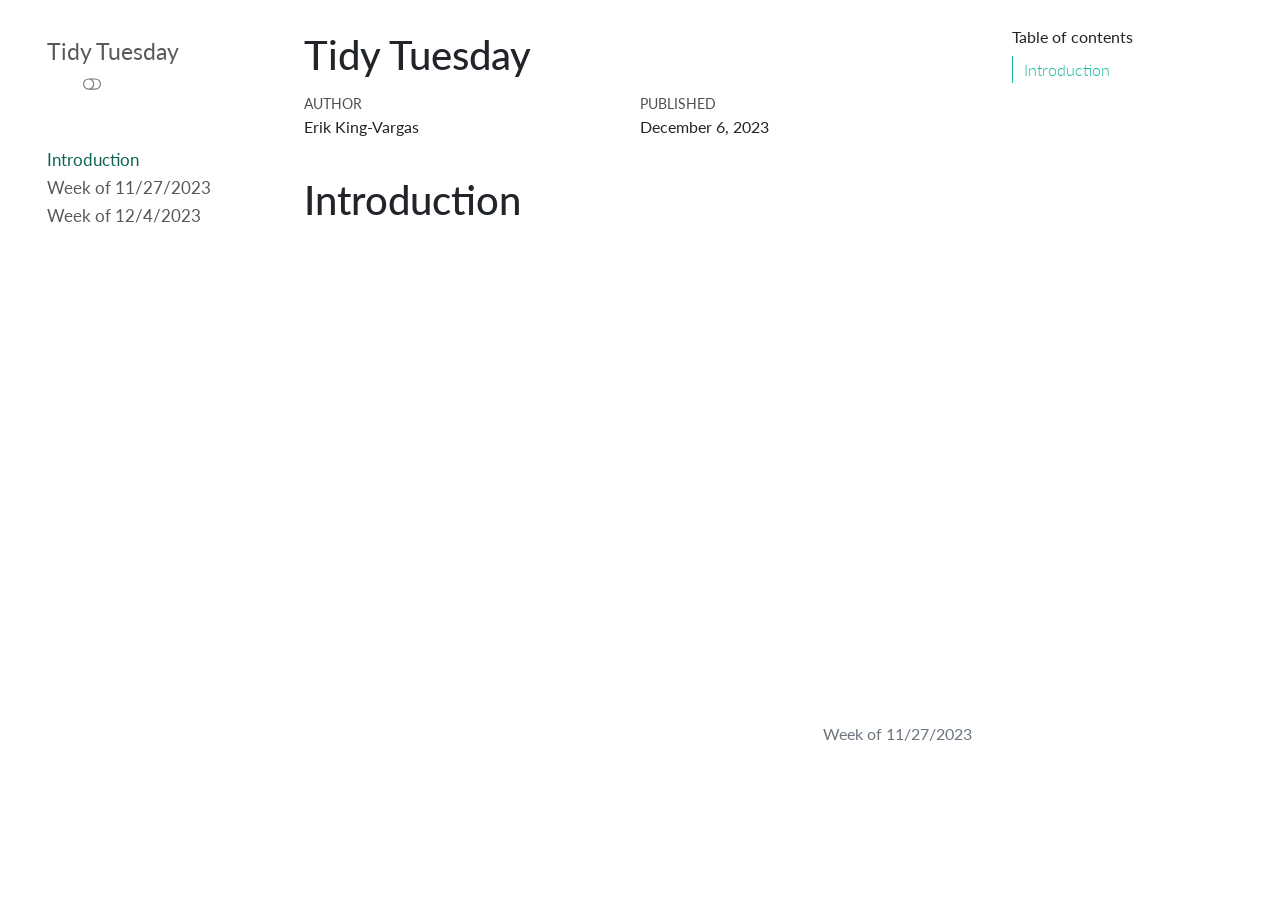
==== docs/index.html @ 0a018c27 "updates to first week of tidytuesday" ====
<!DOCTYPE html>
<html xmlns="http://www.w3.org/1999/xhtml" lang="en" xml:lang="en"><head>

<meta charset="utf-8">
<meta name="generator" content="quarto-1.2.475">

<meta name="viewport" content="width=device-width, initial-scale=1.0, user-scalable=yes">

<meta name="author" content="Erik King-Vargas">
<meta name="dcterms.date" content="2023-12-06">

<title>Tidy Tuesday</title>
<style>
code{white-space: pre-wrap;}
span.smallcaps{font-variant: small-caps;}
div.columns{display: flex; gap: min(4vw, 1.5em);}
div.column{flex: auto; overflow-x: auto;}
div.hanging-indent{margin-left: 1.5em; text-indent: -1.5em;}
ul.task-list{list-style: none;}
ul.task-list li input[type="checkbox"] {
  width: 0.8em;
  margin: 0 0.8em 0.2em -1.6em;
  vertical-align: middle;
}
</style>


<script src="site_libs/quarto-nav/quarto-nav.js"></script>
<script src="site_libs/quarto-nav/headroom.min.js"></script>
<script src="site_libs/clipboard/clipboard.min.js"></script>
<script src="site_libs/quarto-search/autocomplete.umd.js"></script>
<script src="site_libs/quarto-search/fuse.min.js"></script>
<script src="site_libs/quarto-search/quarto-search.js"></script>
<meta name="quarto:offset" content="./">
<link href="./week_11-28-2023.html" rel="next">
<script src="site_libs/quarto-html/quarto.js"></script>
<script src="site_libs/quarto-html/popper.min.js"></script>
<script src="site_libs/quarto-html/tippy.umd.min.js"></script>
<script src="site_libs/quarto-html/anchor.min.js"></script>
<link href="site_libs/quarto-html/tippy.css" rel="stylesheet">
<link href="site_libs/quarto-html/quarto-syntax-highlighting.css" rel="stylesheet" class="quarto-color-scheme" id="quarto-text-highlighting-styles">
<link href="site_libs/quarto-html/quarto-syntax-highlighting-dark.css" rel="prefetch" class="quarto-color-scheme quarto-color-alternate" id="quarto-text-highlighting-styles">
<script src="site_libs/bootstrap/bootstrap.min.js"></script>
<link href="site_libs/bootstrap/bootstrap-icons.css" rel="stylesheet">
<link href="site_libs/bootstrap/bootstrap.min.css" rel="stylesheet" class="quarto-color-scheme" id="quarto-bootstrap" data-mode="light">
<link href="site_libs/bootstrap/bootstrap-dark.min.css" rel="prefetch" class="quarto-color-scheme quarto-color-alternate" id="quarto-bootstrap" data-mode="dark">
<script id="quarto-search-options" type="application/json">{
  "location": "sidebar",
  "copy-button": false,
  "collapse-after": 3,
  "panel-placement": "start",
  "type": "textbox",
  "limit": 20,
  "language": {
    "search-no-results-text": "No results",
    "search-matching-documents-text": "matching documents",
    "search-copy-link-title": "Copy link to search",
    "search-hide-matches-text": "Hide additional matches",
    "search-more-match-text": "more match in this document",
    "search-more-matches-text": "more matches in this document",
    "search-clear-button-title": "Clear",
    "search-detached-cancel-button-title": "Cancel",
    "search-submit-button-title": "Submit"
  }
}</script>


</head>

<body class="nav-sidebar floating">

<div id="quarto-search-results"></div>
  <header id="quarto-header" class="headroom fixed-top">
  <nav class="quarto-secondary-nav" data-bs-toggle="collapse" data-bs-target="#quarto-sidebar" aria-controls="quarto-sidebar" aria-expanded="false" aria-label="Toggle sidebar navigation" onclick="if (window.quartoToggleHeadroom) { window.quartoToggleHeadroom(); }">
    <div class="container-fluid d-flex justify-content-between">
      <h1 class="quarto-secondary-nav-title">Tidy Tuesday</h1>
      <button type="button" class="quarto-btn-toggle btn" aria-label="Show secondary navigation">
        <i class="bi bi-chevron-right"></i>
      </button>
    </div>
  </nav>
</header>
<!-- content -->
<div id="quarto-content" class="quarto-container page-columns page-rows-contents page-layout-article">
<!-- sidebar -->
  <nav id="quarto-sidebar" class="sidebar collapse sidebar-navigation floating overflow-auto">
    <div class="pt-lg-2 mt-2 text-left sidebar-header">
    <div class="sidebar-title mb-0 py-0">
      <a href="./">Tidy Tuesday</a> 
        <div class="sidebar-tools-main tools-wide">
    <a href="https://erik-king-vargas.carrd.co/" title="" class="sidebar-tool px-1"><i class="bi bi-share-fill"></i></a>
    <a href="https://www.linkedin.com/in/erikkingvargas/" title="" class="sidebar-tool px-1"><i class="bi bi-linkedin"></i></a>
    <a href="mailto:erik.king.vargas@gmail.com" title="" class="sidebar-tool px-1"><i class="bi bi-envelope"></i></a>
    <a href="https://github.com/erikvvargas/tidytuesdayprojects" title="Source Code" class="sidebar-tool px-1"><i class="bi bi-github"></i></a>
  <a href="" class="quarto-color-scheme-toggle sidebar-tool" onclick="window.quartoToggleColorScheme(); return false;" title="Toggle dark mode"><i class="bi"></i></a>
</div>
    </div>
      </div>
      <div class="mt-2 flex-shrink-0 align-items-center">
        <div class="sidebar-search">
        <div id="quarto-search" class="" title="Search"></div>
        </div>
      </div>
    <div class="sidebar-menu-container"> 
    <ul class="list-unstyled mt-1">
        <li class="sidebar-item">
  <div class="sidebar-item-container"> 
  <a href="./index.html" class="sidebar-item-text sidebar-link active">Introduction</a>
  </div>
</li>
        <li class="sidebar-item">
  <div class="sidebar-item-container"> 
  <a href="./week_11-28-2023.html" class="sidebar-item-text sidebar-link"><span class="chapter-title">Week of 11/27/2023</span></a>
  </div>
</li>
        <li class="sidebar-item">
  <div class="sidebar-item-container"> 
  <a href="./week_12-5-2023.html" class="sidebar-item-text sidebar-link"><span class="chapter-title">Week of 12/4/2023</span></a>
  </div>
</li>
    </ul>
    </div>
</nav>
<!-- margin-sidebar -->
    <div id="quarto-margin-sidebar" class="sidebar margin-sidebar">
        <nav id="TOC" role="doc-toc" class="toc-active">
    <h2 id="toc-title">Table of contents</h2>
   
  <ul>
  <li><a href="#introduction" id="toc-introduction" class="nav-link active" data-scroll-target="#introduction">Introduction</a></li>
  </ul>
</nav>
    </div>
<!-- main -->
<main class="content" id="quarto-document-content">

<header id="title-block-header" class="quarto-title-block default">
<div class="quarto-title">
<h1 class="title d-none d-lg-block">Tidy Tuesday</h1>
</div>



<div class="quarto-title-meta">

    <div>
    <div class="quarto-title-meta-heading">Author</div>
    <div class="quarto-title-meta-contents">
             <p>Erik King-Vargas </p>
          </div>
  </div>
    
    <div>
    <div class="quarto-title-meta-heading">Published</div>
    <div class="quarto-title-meta-contents">
      <p class="date">December 6, 2023</p>
    </div>
  </div>
  
    
  </div>
  

</header>

<section id="introduction" class="level1 unnumbered">
<h1 class="unnumbered">Introduction</h1>


</section>

</main> <!-- /main -->
<script id="quarto-html-after-body" type="application/javascript">
window.document.addEventListener("DOMContentLoaded", function (event) {
  const toggleBodyColorMode = (bsSheetEl) => {
    const mode = bsSheetEl.getAttribute("data-mode");
    const bodyEl = window.document.querySelector("body");
    if (mode === "dark") {
      bodyEl.classList.add("quarto-dark");
      bodyEl.classList.remove("quarto-light");
    } else {
      bodyEl.classList.add("quarto-light");
      bodyEl.classList.remove("quarto-dark");
    }
  }
  const toggleBodyColorPrimary = () => {
    const bsSheetEl = window.document.querySelector("link#quarto-bootstrap");
    if (bsSheetEl) {
      toggleBodyColorMode(bsSheetEl);
    }
  }
  toggleBodyColorPrimary();  
  const disableStylesheet = (stylesheets) => {
    for (let i=0; i < stylesheets.length; i++) {
      const stylesheet = stylesheets[i];
      stylesheet.rel = 'prefetch';
    }
  }
  const enableStylesheet = (stylesheets) => {
    for (let i=0; i < stylesheets.length; i++) {
      const stylesheet = stylesheets[i];
      stylesheet.rel = 'stylesheet';
    }
  }
  const manageTransitions = (selector, allowTransitions) => {
    const els = window.document.querySelectorAll(selector);
    for (let i=0; i < els.length; i++) {
      const el = els[i];
      if (allowTransitions) {
        el.classList.remove('notransition');
      } else {
        el.classList.add('notransition');
      }
    }
  }
  const toggleColorMode = (alternate) => {
    // Switch the stylesheets
    const alternateStylesheets = window.document.querySelectorAll('link.quarto-color-scheme.quarto-color-alternate');
    manageTransitions('#quarto-margin-sidebar .nav-link', false);
    if (alternate) {
      enableStylesheet(alternateStylesheets);
      for (const sheetNode of alternateStylesheets) {
        if (sheetNode.id === "quarto-bootstrap") {
          toggleBodyColorMode(sheetNode);
        }
      }
    } else {
      disableStylesheet(alternateStylesheets);
      toggleBodyColorPrimary();
    }
    manageTransitions('#quarto-margin-sidebar .nav-link', true);
    // Switch the toggles
    const toggles = window.document.querySelectorAll('.quarto-color-scheme-toggle');
    for (let i=0; i < toggles.length; i++) {
      const toggle = toggles[i];
      if (toggle) {
        if (alternate) {
          toggle.classList.add("alternate");     
        } else {
          toggle.classList.remove("alternate");
        }
      }
    }
    // Hack to workaround the fact that safari doesn't
    // properly recolor the scrollbar when toggling (#1455)
    if (navigator.userAgent.indexOf('Safari') > 0 && navigator.userAgent.indexOf('Chrome') == -1) {
      manageTransitions("body", false);
      window.scrollTo(0, 1);
      setTimeout(() => {
        window.scrollTo(0, 0);
        manageTransitions("body", true);
      }, 40);  
    }
  }
  const isFileUrl = () => { 
    return window.location.protocol === 'file:';
  }
  const hasAlternateSentinel = () => {  
    let styleSentinel = getColorSchemeSentinel();
    if (styleSentinel !== null) {
      return styleSentinel === "alternate";
    } else {
      return false;
    }
  }
  const setStyleSentinel = (alternate) => {
    const value = alternate ? "alternate" : "default";
    if (!isFileUrl()) {
      window.localStorage.setItem("quarto-color-scheme", value);
    } else {
      localAlternateSentinel = value;
    }
  }
  const getColorSchemeSentinel = () => {
    if (!isFileUrl()) {
      const storageValue = window.localStorage.getItem("quarto-color-scheme");
      return storageValue != null ? storageValue : localAlternateSentinel;
    } else {
      return localAlternateSentinel;
    }
  }
  let localAlternateSentinel = 'default';
  // Dark / light mode switch
  window.quartoToggleColorScheme = () => {
    // Read the current dark / light value 
    let toAlternate = !hasAlternateSentinel();
    toggleColorMode(toAlternate);
    setStyleSentinel(toAlternate);
  };
  // Ensure there is a toggle, if there isn't float one in the top right
  if (window.document.querySelector('.quarto-color-scheme-toggle') === null) {
    const a = window.document.createElement('a');
    a.classList.add('top-right');
    a.classList.add('quarto-color-scheme-toggle');
    a.href = "";
    a.onclick = function() { try { window.quartoToggleColorScheme(); } catch {} return false; };
    const i = window.document.createElement("i");
    i.classList.add('bi');
    a.appendChild(i);
    window.document.body.appendChild(a);
  }
  // Switch to dark mode if need be
  if (hasAlternateSentinel()) {
    toggleColorMode(true);
  } else {
    toggleColorMode(false);
  }
  const icon = "";
  const anchorJS = new window.AnchorJS();
  anchorJS.options = {
    placement: 'right',
    icon: icon
  };
  anchorJS.add('.anchored');
  const clipboard = new window.ClipboardJS('.code-copy-button', {
    target: function(trigger) {
      return trigger.previousElementSibling;
    }
  });
  clipboard.on('success', function(e) {
    // button target
    const button = e.trigger;
    // don't keep focus
    button.blur();
    // flash "checked"
    button.classList.add('code-copy-button-checked');
    var currentTitle = button.getAttribute("title");
    button.setAttribute("title", "Copied!");
    let tooltip;
    if (window.bootstrap) {
      button.setAttribute("data-bs-toggle", "tooltip");
      button.setAttribute("data-bs-placement", "left");
      button.setAttribute("data-bs-title", "Copied!");
      tooltip = new bootstrap.Tooltip(button, 
        { trigger: "manual", 
          customClass: "code-copy-button-tooltip",
          offset: [0, -8]});
      tooltip.show();    
    }
    setTimeout(function() {
      if (tooltip) {
        tooltip.hide();
        button.removeAttribute("data-bs-title");
        button.removeAttribute("data-bs-toggle");
        button.removeAttribute("data-bs-placement");
      }
      button.setAttribute("title", currentTitle);
      button.classList.remove('code-copy-button-checked');
    }, 1000);
    // clear code selection
    e.clearSelection();
  });
  function tippyHover(el, contentFn) {
    const config = {
      allowHTML: true,
      content: contentFn,
      maxWidth: 500,
      delay: 100,
      arrow: false,
      appendTo: function(el) {
          return el.parentElement;
      },
      interactive: true,
      interactiveBorder: 10,
      theme: 'quarto',
      placement: 'bottom-start'
    };
    window.tippy(el, config); 
  }
  const noterefs = window.document.querySelectorAll('a[role="doc-noteref"]');
  for (var i=0; i<noterefs.length; i++) {
    const ref = noterefs[i];
    tippyHover(ref, function() {
      // use id or data attribute instead here
      let href = ref.getAttribute('data-footnote-href') || ref.getAttribute('href');
      try { href = new URL(href).hash; } catch {}
      const id = href.replace(/^#\/?/, "");
      const note = window.document.getElementById(id);
      return note.innerHTML;
    });
  }
  const findCites = (el) => {
    const parentEl = el.parentElement;
    if (parentEl) {
      const cites = parentEl.dataset.cites;
      if (cites) {
        return {
          el,
          cites: cites.split(' ')
        };
      } else {
        return findCites(el.parentElement)
      }
    } else {
      return undefined;
    }
  };
  var bibliorefs = window.document.querySelectorAll('a[role="doc-biblioref"]');
  for (var i=0; i<bibliorefs.length; i++) {
    const ref = bibliorefs[i];
    const citeInfo = findCites(ref);
    if (citeInfo) {
      tippyHover(citeInfo.el, function() {
        var popup = window.document.createElement('div');
        citeInfo.cites.forEach(function(cite) {
          var citeDiv = window.document.createElement('div');
          citeDiv.classList.add('hanging-indent');
          citeDiv.classList.add('csl-entry');
          var biblioDiv = window.document.getElementById('ref-' + cite);
          if (biblioDiv) {
            citeDiv.innerHTML = biblioDiv.innerHTML;
          }
          popup.appendChild(citeDiv);
        });
        return popup.innerHTML;
      });
    }
  }
});
</script>
<nav class="page-navigation">
  <div class="nav-page nav-page-previous">
  </div>
  <div class="nav-page nav-page-next">
      <a href="./week_11-28-2023.html" class="pagination-link">
        <span class="nav-page-text"><span class="chapter-title">Week of 11/27/2023</span></span> <i class="bi bi-arrow-right-short"></i>
      </a>
  </div>
</nav>
</div> <!-- /content -->



</body></html>
---- docs/site_libs/quarto-html/tippy.css ----
.tippy-box[data-animation=fade][data-state=hidden]{opacity:0}[data-tippy-root]{max-width:calc(100vw - 10px)}.tippy-box{position:relative;background-color:#333;color:#fff;border-radius:4px;font-size:14px;line-height:1.4;white-space:normal;outline:0;transition-property:transform,visibility,opacity}.tippy-box[data-placement^=top]>.tippy-arrow{bottom:0}.tippy-box[data-placement^=top]>.tippy-arrow:before{bottom:-7px;left:0;border-width:8px 8px 0;border-top-color:initial;transform-origin:center top}.tippy-box[data-placement^=bottom]>.tippy-arrow{top:0}.tippy-box[data-placement^=bottom]>.tippy-arrow:before{top:-7px;left:0;border-width:0 8px 8px;border-bottom-color:initial;transform-origin:center bottom}.tippy-box[data-placement^=left]>.tippy-arrow{right:0}.tippy-box[data-placement^=left]>.tippy-arrow:before{border-width:8px 0 8px 8px;border-left-color:initial;right:-7px;transform-origin:center left}.tippy-box[data-placement^=right]>.tippy-arrow{left:0}.tippy-box[data-placement^=right]>.tippy-arrow:before{left:-7px;border-width:8px 8px 8px 0;border-right-color:initial;transform-origin:center right}.tippy-box[data-inertia][data-state=visible]{transition-timing-function:cubic-bezier(.54,1.5,.38,1.11)}.tippy-arrow{width:16px;height:16px;color:#333}.tippy-arrow:before{content:"";position:absolute;border-color:transparent;border-style:solid}.tippy-content{position:relative;padding:5px 9px;z-index:1}
---- docs/site_libs/quarto-html/quarto-syntax-highlighting-dark.css ----
/* quarto syntax highlight colors */
:root {
  --quarto-hl-al-color: #f07178;
  --quarto-hl-an-color: #d4d0ab;
  --quarto-hl-at-color: #00e0e0;
  --quarto-hl-bn-color: #d4d0ab;
  --quarto-hl-bu-color: #abe338;
  --quarto-hl-ch-color: #abe338;
  --quarto-hl-co-color: #f8f8f2;
  --quarto-hl-cv-color: #ffd700;
  --quarto-hl-cn-color: #ffd700;
  --quarto-hl-cf-color: #ffa07a;
  --quarto-hl-dt-color: #ffa07a;
  --quarto-hl-dv-color: #d4d0ab;
  --quarto-hl-do-color: #f8f8f2;
  --quarto-hl-er-color: #f07178;
  --quarto-hl-ex-color: #00e0e0;
  --quarto-hl-fl-color: #d4d0ab;
  --quarto-hl-fu-color: #ffa07a;
  --quarto-hl-im-color: #abe338;
  --quarto-hl-in-color: #d4d0ab;
  --quarto-hl-kw-color: #ffa07a;
  --quarto-hl-op-color: #ffa07a;
  --quarto-hl-ot-color: #00e0e0;
  --quarto-hl-pp-color: #dcc6e0;
  --quarto-hl-re-color: #00e0e0;
  --quarto-hl-sc-color: #abe338;
  --quarto-hl-ss-color: #abe338;
  --quarto-hl-st-color: #abe338;
  --quarto-hl-va-color: #00e0e0;
  --quarto-hl-vs-color: #abe338;
  --quarto-hl-wa-color: #dcc6e0;
}

/* other quarto variables */
:root {
  --quarto-font-monospace: SFMono-Regular, Menlo, Monaco, Consolas, "Liberation Mono", "Courier New", monospace;
}

code span.al {
  font-weight: bold;
  color: #f07178;
}

code span.an {
  color: #d4d0ab;
}

code span.at {
  color: #00e0e0;
}

code span.bn {
  color: #d4d0ab;
}

code span.bu {
  color: #abe338;
}

code span.ch {
  color: #abe338;
}

code span.co {
  font-style: italic;
  color: #f8f8f2;
}

code span.cv {
  color: #ffd700;
}

code span.cn {
  color: #ffd700;
}

code span.cf {
  font-weight: bold;
  color: #ffa07a;
}

code span.dt {
  color: #ffa07a;
}

code span.dv {
  color: #d4d0ab;
}

code span.do {
  color: #f8f8f2;
}

code span.er {
  color: #f07178;
  text-decoration: underline;
}

code span.ex {
  font-weight: bold;
  color: #00e0e0;
}

code span.fl {
  color: #d4d0ab;
}

code span.fu {
  color: #ffa07a;
}

code span.im {
  color: #abe338;
}

code span.in {
  color: #d4d0ab;
}

code span.kw {
  font-weight: bold;
  color: #ffa07a;
}

pre > code.sourceCode > span {
  color: #f8f8f2;
}

code span {
  color: #f8f8f2;
}

code.sourceCode > span {
  color: #f8f8f2;
}

div.sourceCode,
div.sourceCode pre.sourceCode {
  color: #f8f8f2;
}

code span.op {
  color: #ffa07a;
}

code span.ot {
  color: #00e0e0;
}

code span.pp {
  color: #dcc6e0;
}

code span.re {
  color: #00e0e0;
}

code span.sc {
  color: #abe338;
}

code span.ss {
  color: #abe338;
}

code span.st {
  color: #abe338;
}

code span.va {
  color: #00e0e0;
}

code span.vs {
  color: #abe338;
}

code span.wa {
  color: #dcc6e0;
}

.prevent-inlining {
  content: "</";
}

/*# sourceMappingURL=935a306eefa94366c21e1a970dddb765.css.map */
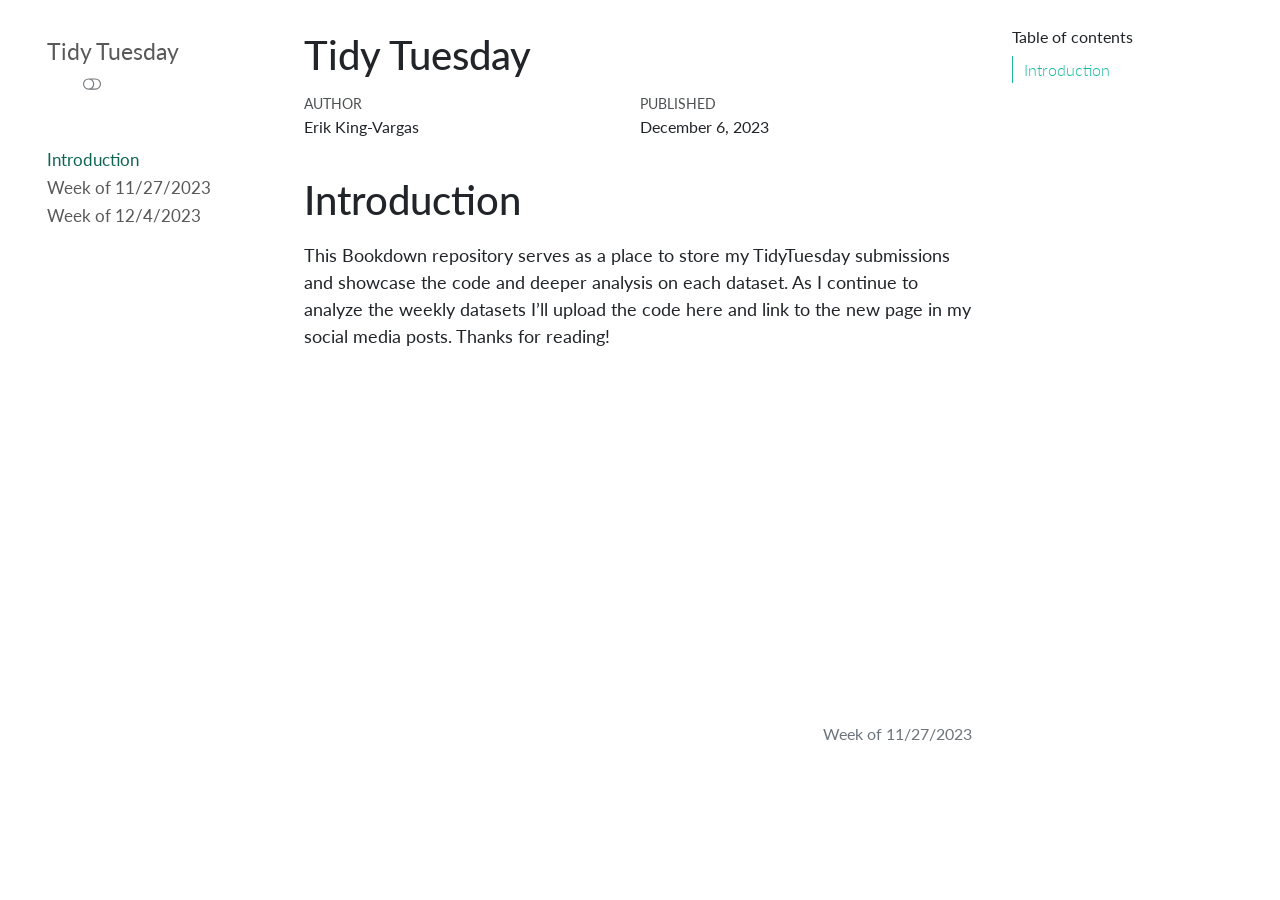
==== commit 9ae25866: "updates to intro page" ====
--- a/docs/index.html
+++ b/docs/index.html
@@ -165,6 +165,7 @@
 
 <section id="introduction" class="level1 unnumbered">
 <h1 class="unnumbered">Introduction</h1>
+<p>This Bookdown repository serves as a place to store my TidyTuesday submissions and showcase the code and deeper analysis on each dataset. As I continue to analyze the weekly datasets I’ll upload the code here and link to the new page in my social media posts. Thanks for reading!</p>
 
 
 </section>
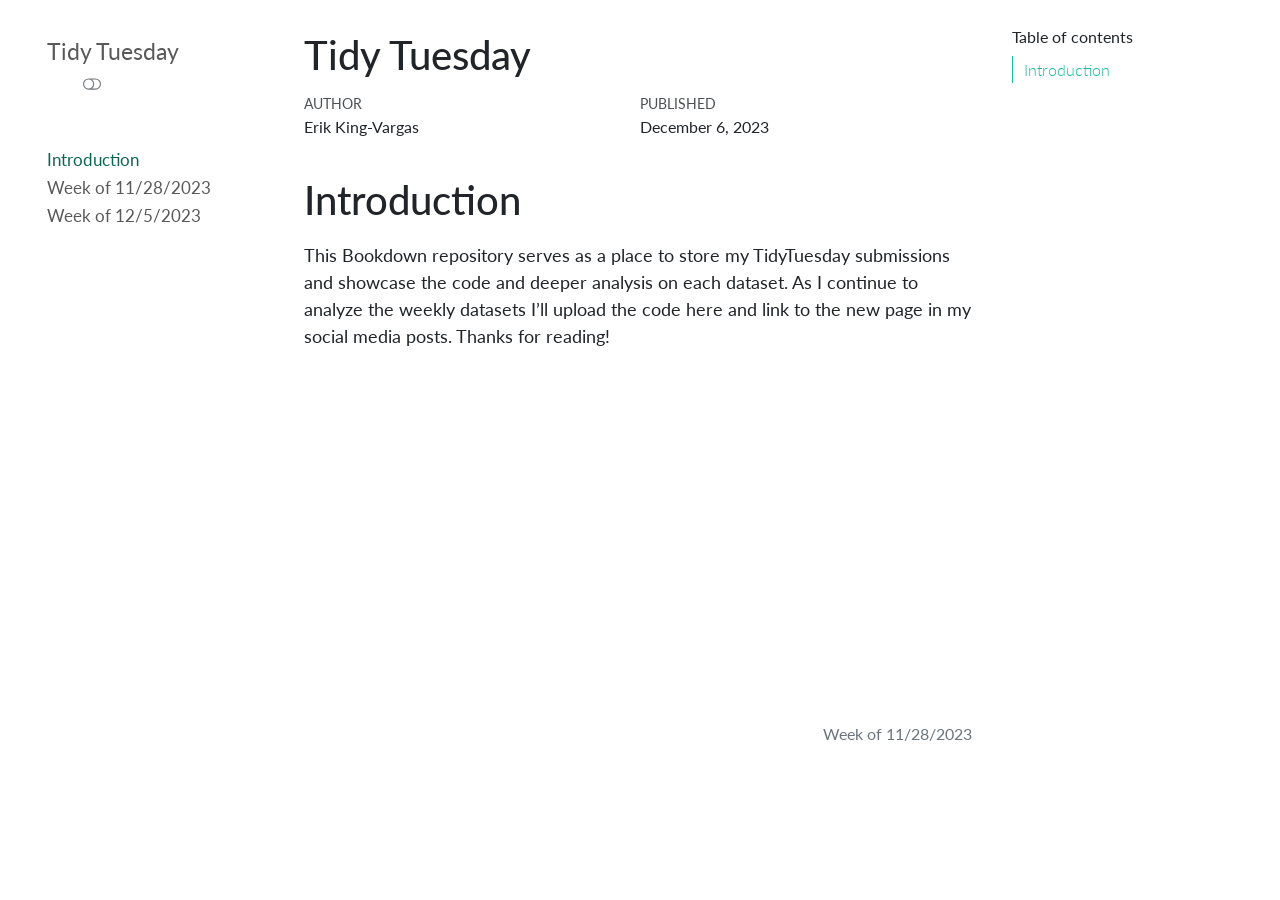
==== commit 6635e33e: "add week of 12-4-2023" ====
--- a/docs/index.html
+++ b/docs/index.html
@@ -110,12 +110,12 @@
 </li>
         <li class="sidebar-item">
   <div class="sidebar-item-container"> 
-  <a href="./week_11-28-2023.html" class="sidebar-item-text sidebar-link"><span class="chapter-title">Week of 11/27/2023</span></a>
+  <a href="./week_11-28-2023.html" class="sidebar-item-text sidebar-link"><span class="chapter-title">Week of 11/28/2023</span></a>
   </div>
 </li>
         <li class="sidebar-item">
   <div class="sidebar-item-container"> 
-  <a href="./week_12-5-2023.html" class="sidebar-item-text sidebar-link"><span class="chapter-title">Week of 12/4/2023</span></a>
+  <a href="./week_12-5-2023.html" class="sidebar-item-text sidebar-link"><span class="chapter-title">Week of 12/5/2023</span></a>
   </div>
 </li>
     </ul>
@@ -424,7 +424,7 @@
   </div>
   <div class="nav-page nav-page-next">
       <a href="./week_11-28-2023.html" class="pagination-link">
-        <span class="nav-page-text"><span class="chapter-title">Week of 11/27/2023</span></span> <i class="bi bi-arrow-right-short"></i>
+        <span class="nav-page-text"><span class="chapter-title">Week of 11/28/2023</span></span> <i class="bi bi-arrow-right-short"></i>
       </a>
   </div>
 </nav>
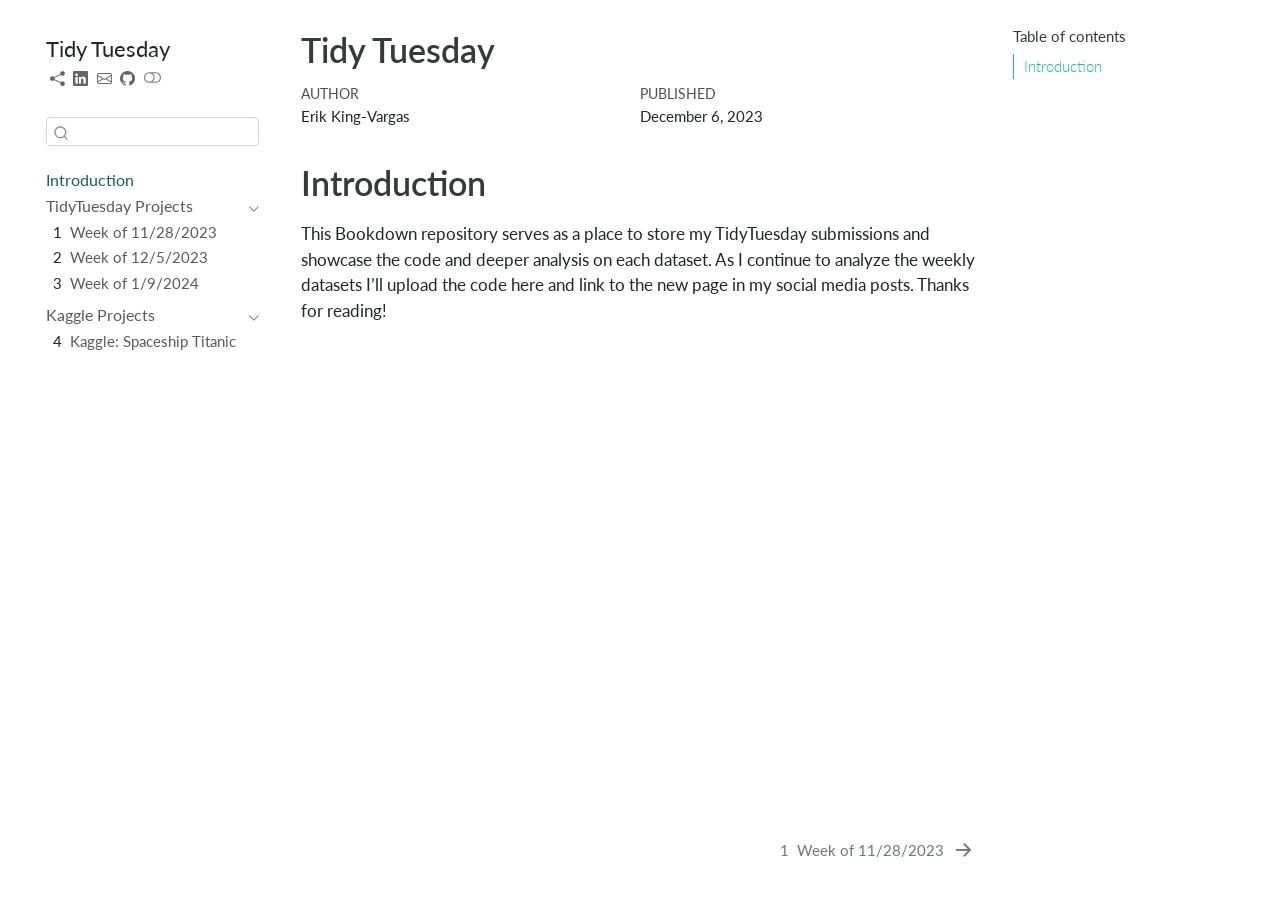
==== commit 11bf1229: "Add new week of tidytuesday" ====
--- a/docs/index.html
+++ b/docs/index.html
@@ -2,7 +2,7 @@
 <html xmlns="http://www.w3.org/1999/xhtml" lang="en" xml:lang="en"><head>
 
 <meta charset="utf-8">
-<meta name="generator" content="quarto-1.2.475">
+<meta name="generator" content="quarto-1.3.361">
 
 <meta name="viewport" content="width=device-width, initial-scale=1.0, user-scalable=yes">
 
@@ -19,7 +19,7 @@
 ul.task-list{list-style: none;}
 ul.task-list li input[type="checkbox"] {
   width: 0.8em;
-  margin: 0 0.8em 0.2em -1.6em;
+  margin: 0 0.8em 0.2em -1em; /* quarto-specific, see https://github.com/quarto-dev/quarto-cli/issues/4556 */ 
   vertical-align: middle;
 }
 </style>
@@ -60,7 +60,8 @@
     "search-more-matches-text": "more matches in this document",
     "search-clear-button-title": "Clear",
     "search-detached-cancel-button-title": "Cancel",
-    "search-submit-button-title": "Submit"
+    "search-submit-button-title": "Submit",
+    "search-label": "Search"
   }
 }</script>
 
@@ -71,11 +72,16 @@
 
 <div id="quarto-search-results"></div>
   <header id="quarto-header" class="headroom fixed-top">
-  <nav class="quarto-secondary-nav" data-bs-toggle="collapse" data-bs-target="#quarto-sidebar" aria-controls="quarto-sidebar" aria-expanded="false" aria-label="Toggle sidebar navigation" onclick="if (window.quartoToggleHeadroom) { window.quartoToggleHeadroom(); }">
-    <div class="container-fluid d-flex justify-content-between">
-      <h1 class="quarto-secondary-nav-title">Tidy Tuesday</h1>
-      <button type="button" class="quarto-btn-toggle btn" aria-label="Show secondary navigation">
-        <i class="bi bi-chevron-right"></i>
+  <nav class="quarto-secondary-nav">
+    <div class="container-fluid d-flex">
+      <button type="button" class="quarto-btn-toggle btn" data-bs-toggle="collapse" data-bs-target="#quarto-sidebar,#quarto-sidebar-glass" aria-controls="quarto-sidebar" aria-expanded="false" aria-label="Toggle sidebar navigation" onclick="if (window.quartoToggleHeadroom) { window.quartoToggleHeadroom(); }">
+        <i class="bi bi-layout-text-sidebar-reverse"></i>
+      </button>
+      <nav class="quarto-page-breadcrumbs" aria-label="breadcrumb"><ol class="breadcrumb"><li class="breadcrumb-item"><a href="./index.html">Introduction</a></li></ol></nav>
+      <a class="flex-grow-1" role="button" data-bs-toggle="collapse" data-bs-target="#quarto-sidebar,#quarto-sidebar-glass" aria-controls="quarto-sidebar" aria-expanded="false" aria-label="Toggle sidebar navigation" onclick="if (window.quartoToggleHeadroom) { window.quartoToggleHeadroom(); }">      
+      </a>
+      <button type="button" class="btn quarto-search-button" aria-label="" onclick="window.quartoOpenSearch();">
+        <i class="bi bi-search"></i>
       </button>
     </div>
   </nav>
@@ -83,44 +89,82 @@
 <!-- content -->
 <div id="quarto-content" class="quarto-container page-columns page-rows-contents page-layout-article">
 <!-- sidebar -->
-  <nav id="quarto-sidebar" class="sidebar collapse sidebar-navigation floating overflow-auto">
+  <nav id="quarto-sidebar" class="sidebar collapse collapse-horizontal sidebar-navigation floating overflow-auto">
     <div class="pt-lg-2 mt-2 text-left sidebar-header">
     <div class="sidebar-title mb-0 py-0">
       <a href="./">Tidy Tuesday</a> 
         <div class="sidebar-tools-main tools-wide">
-    <a href="https://erik-king-vargas.carrd.co/" title="" class="sidebar-tool px-1"><i class="bi bi-share-fill"></i></a>
-    <a href="https://www.linkedin.com/in/erikkingvargas/" title="" class="sidebar-tool px-1"><i class="bi bi-linkedin"></i></a>
-    <a href="mailto:erik.king.vargas@gmail.com" title="" class="sidebar-tool px-1"><i class="bi bi-envelope"></i></a>
-    <a href="https://github.com/erikvvargas/tidytuesdayprojects" title="Source Code" class="sidebar-tool px-1"><i class="bi bi-github"></i></a>
-  <a href="" class="quarto-color-scheme-toggle sidebar-tool" onclick="window.quartoToggleColorScheme(); return false;" title="Toggle dark mode"><i class="bi"></i></a>
+    <a href="https://erik-king-vargas.carrd.co/" title="" class="quarto-navigation-tool px-1" aria-label=""><i class="bi bi-share-fill"></i></a>
+    <a href="https://www.linkedin.com/in/erikkingvargas/" title="" class="quarto-navigation-tool px-1" aria-label=""><i class="bi bi-linkedin"></i></a>
+    <a href="mailto:erik.king.vargas@gmail.com" title="" class="quarto-navigation-tool px-1" aria-label=""><i class="bi bi-envelope"></i></a>
+    <a href="https://github.com/erikvvargas/tidytuesdayprojects" title="Source Code" class="quarto-navigation-tool px-1" aria-label="Source Code"><i class="bi bi-github"></i></a>
+  <a href="" class="quarto-color-scheme-toggle quarto-navigation-tool  px-1" onclick="window.quartoToggleColorScheme(); return false;" title="Toggle dark mode"><i class="bi"></i></a>
 </div>
     </div>
       </div>
-      <div class="mt-2 flex-shrink-0 align-items-center">
+        <div class="mt-2 flex-shrink-0 align-items-center">
         <div class="sidebar-search">
         <div id="quarto-search" class="" title="Search"></div>
         </div>
-      </div>
+        </div>
     <div class="sidebar-menu-container"> 
     <ul class="list-unstyled mt-1">
         <li class="sidebar-item">
   <div class="sidebar-item-container"> 
-  <a href="./index.html" class="sidebar-item-text sidebar-link active">Introduction</a>
+  <a href="./index.html" class="sidebar-item-text sidebar-link active">
+ <span class="menu-text">Introduction</span></a>
   </div>
 </li>
-        <li class="sidebar-item">
+        <li class="sidebar-item sidebar-item-section">
+      <div class="sidebar-item-container"> 
+            <a class="sidebar-item-text sidebar-link text-start" data-bs-toggle="collapse" data-bs-target="#quarto-sidebar-section-1" aria-expanded="true">
+ <span class="menu-text">TidyTuesday Projects</span></a>
+          <a class="sidebar-item-toggle text-start" data-bs-toggle="collapse" data-bs-target="#quarto-sidebar-section-1" aria-expanded="true" aria-label="Toggle section">
+            <i class="bi bi-chevron-right ms-2"></i>
+          </a> 
+      </div>
+      <ul id="quarto-sidebar-section-1" class="collapse list-unstyled sidebar-section depth1 show">  
+          <li class="sidebar-item">
   <div class="sidebar-item-container"> 
-  <a href="./week_11-28-2023.html" class="sidebar-item-text sidebar-link"><span class="chapter-title">Week of 11/28/2023</span></a>
+  <a href="./week_11-28-2023.html" class="sidebar-item-text sidebar-link">
+ <span class="menu-text"><span class="chapter-number">1</span>&nbsp; <span class="chapter-title">Week of 11/28/2023</span></span></a>
   </div>
 </li>
-        <li class="sidebar-item">
+          <li class="sidebar-item">
   <div class="sidebar-item-container"> 
-  <a href="./week_12-5-2023.html" class="sidebar-item-text sidebar-link"><span class="chapter-title">Week of 12/5/2023</span></a>
+  <a href="./week_12-5-2023.html" class="sidebar-item-text sidebar-link">
+ <span class="menu-text"><span class="chapter-number">2</span>&nbsp; <span class="chapter-title">Week of 12/5/2023</span></span></a>
   </div>
 </li>
+          <li class="sidebar-item">
+  <div class="sidebar-item-container"> 
+  <a href="./week_1-9-2024.html" class="sidebar-item-text sidebar-link">
+ <span class="menu-text"><span class="chapter-number">3</span>&nbsp; <span class="chapter-title">Week of 1/9/2024</span></span></a>
+  </div>
+</li>
+      </ul>
+  </li>
+        <li class="sidebar-item sidebar-item-section">
+      <div class="sidebar-item-container"> 
+            <a class="sidebar-item-text sidebar-link text-start" data-bs-toggle="collapse" data-bs-target="#quarto-sidebar-section-2" aria-expanded="true">
+ <span class="menu-text">Kaggle Projects</span></a>
+          <a class="sidebar-item-toggle text-start" data-bs-toggle="collapse" data-bs-target="#quarto-sidebar-section-2" aria-expanded="true" aria-label="Toggle section">
+            <i class="bi bi-chevron-right ms-2"></i>
+          </a> 
+      </div>
+      <ul id="quarto-sidebar-section-2" class="collapse list-unstyled sidebar-section depth1 show">  
+          <li class="sidebar-item">
+  <div class="sidebar-item-container"> 
+  <a href="./kaggle_1_spaceship.html" class="sidebar-item-text sidebar-link">
+ <span class="menu-text"><span class="chapter-number">4</span>&nbsp; <span class="chapter-title">Kaggle: Spaceship Titanic</span></span></a>
+  </div>
+</li>
+      </ul>
+  </li>
     </ul>
     </div>
 </nav>
+<div id="quarto-sidebar-glass" data-bs-toggle="collapse" data-bs-target="#quarto-sidebar,#quarto-sidebar-glass"></div>
 <!-- margin-sidebar -->
     <div id="quarto-margin-sidebar" class="sidebar margin-sidebar">
         <nav id="TOC" role="doc-toc" class="toc-active">
@@ -136,7 +180,7 @@
 
 <header id="title-block-header" class="quarto-title-block default">
 <div class="quarto-title">
-<h1 class="title d-none d-lg-block">Tidy Tuesday</h1>
+<h1 class="title">Tidy Tuesday</h1>
 </div>
 
 
@@ -313,9 +357,23 @@
     icon: icon
   };
   anchorJS.add('.anchored');
+  const isCodeAnnotation = (el) => {
+    for (const clz of el.classList) {
+      if (clz.startsWith('code-annotation-')) {                     
+        return true;
+      }
+    }
+    return false;
+  }
   const clipboard = new window.ClipboardJS('.code-copy-button', {
-    target: function(trigger) {
-      return trigger.previousElementSibling;
+    text: function(trigger) {
+      const codeEl = trigger.previousElementSibling.cloneNode(true);
+      for (const childEl of codeEl.children) {
+        if (isCodeAnnotation(childEl)) {
+          childEl.remove();
+        }
+      }
+      return codeEl.innerText;
     }
   });
   clipboard.on('success', function(e) {
@@ -380,6 +438,92 @@
       return note.innerHTML;
     });
   }
+      let selectedAnnoteEl;
+      const selectorForAnnotation = ( cell, annotation) => {
+        let cellAttr = 'data-code-cell="' + cell + '"';
+        let lineAttr = 'data-code-annotation="' +  annotation + '"';
+        const selector = 'span[' + cellAttr + '][' + lineAttr + ']';
+        return selector;
+      }
+      const selectCodeLines = (annoteEl) => {
+        const doc = window.document;
+        const targetCell = annoteEl.getAttribute("data-target-cell");
+        const targetAnnotation = annoteEl.getAttribute("data-target-annotation");
+        const annoteSpan = window.document.querySelector(selectorForAnnotation(targetCell, targetAnnotation));
+        const lines = annoteSpan.getAttribute("data-code-lines").split(",");
+        const lineIds = lines.map((line) => {
+          return targetCell + "-" + line;
+        })
+        let top = null;
+        let height = null;
+        let parent = null;
+        if (lineIds.length > 0) {
+            //compute the position of the single el (top and bottom and make a div)
+            const el = window.document.getElementById(lineIds[0]);
+            top = el.offsetTop;
+            height = el.offsetHeight;
+            parent = el.parentElement.parentElement;
+          if (lineIds.length > 1) {
+            const lastEl = window.document.getElementById(lineIds[lineIds.length - 1]);
+            const bottom = lastEl.offsetTop + lastEl.offsetHeight;
+            height = bottom - top;
+          }
+          if (top !== null && height !== null && parent !== null) {
+            // cook up a div (if necessary) and position it 
+            let div = window.document.getElementById("code-annotation-line-highlight");
+            if (div === null) {
+              div = window.document.createElement("div");
+              div.setAttribute("id", "code-annotation-line-highlight");
+              div.style.position = 'absolute';
+              parent.appendChild(div);
+            }
+            div.style.top = top - 2 + "px";
+            div.style.height = height + 4 + "px";
+            let gutterDiv = window.document.getElementById("code-annotation-line-highlight-gutter");
+            if (gutterDiv === null) {
+              gutterDiv = window.document.createElement("div");
+              gutterDiv.setAttribute("id", "code-annotation-line-highlight-gutter");
+              gutterDiv.style.position = 'absolute';
+              const codeCell = window.document.getElementById(targetCell);
+              const gutter = codeCell.querySelector('.code-annotation-gutter');
+              gutter.appendChild(gutterDiv);
+            }
+            gutterDiv.style.top = top - 2 + "px";
+            gutterDiv.style.height = height + 4 + "px";
+          }
+          selectedAnnoteEl = annoteEl;
+        }
+      };
+      const unselectCodeLines = () => {
+        const elementsIds = ["code-annotation-line-highlight", "code-annotation-line-highlight-gutter"];
+        elementsIds.forEach((elId) => {
+          const div = window.document.getElementById(elId);
+          if (div) {
+            div.remove();
+          }
+        });
+        selectedAnnoteEl = undefined;
+      };
+      // Attach click handler to the DT
+      const annoteDls = window.document.querySelectorAll('dt[data-target-cell]');
+      for (const annoteDlNode of annoteDls) {
+        annoteDlNode.addEventListener('click', (event) => {
+          const clickedEl = event.target;
+          if (clickedEl !== selectedAnnoteEl) {
+            unselectCodeLines();
+            const activeEl = window.document.querySelector('dt[data-target-cell].code-annotation-active');
+            if (activeEl) {
+              activeEl.classList.remove('code-annotation-active');
+            }
+            selectCodeLines(clickedEl);
+            clickedEl.classList.add('code-annotation-active');
+          } else {
+            // Unselect the line
+            unselectCodeLines();
+            clickedEl.classList.remove('code-annotation-active');
+          }
+        });
+      }
   const findCites = (el) => {
     const parentEl = el.parentElement;
     if (parentEl) {
@@ -424,7 +568,7 @@
   </div>
   <div class="nav-page nav-page-next">
       <a href="./week_11-28-2023.html" class="pagination-link">
-        <span class="nav-page-text"><span class="chapter-title">Week of 11/28/2023</span></span> <i class="bi bi-arrow-right-short"></i>
+        <span class="nav-page-text"><span class="chapter-number">1</span>&nbsp; <span class="chapter-title">Week of 11/28/2023</span></span> <i class="bi bi-arrow-right-short"></i>
       </a>
   </div>
 </nav>
--- a/docs/site_libs/quarto-html/quarto-syntax-highlighting.css
+++ b/docs/site_libs/quarto-html/quarto-syntax-highlighting.css
@@ -0,0 +1,203 @@
+/* quarto syntax highlight colors */
+:root {
+  --quarto-hl-ot-color: #003B4F;
+  --quarto-hl-at-color: #657422;
+  --quarto-hl-ss-color: #20794D;
+  --quarto-hl-an-color: #5E5E5E;
+  --quarto-hl-fu-color: #4758AB;
+  --quarto-hl-st-color: #20794D;
+  --quarto-hl-cf-color: #003B4F;
+  --quarto-hl-op-color: #5E5E5E;
+  --quarto-hl-er-color: #AD0000;
+  --quarto-hl-bn-color: #AD0000;
+  --quarto-hl-al-color: #AD0000;
+  --quarto-hl-va-color: #111111;
+  --quarto-hl-bu-color: inherit;
+  --quarto-hl-ex-color: inherit;
+  --quarto-hl-pp-color: #AD0000;
+  --quarto-hl-in-color: #5E5E5E;
+  --quarto-hl-vs-color: #20794D;
+  --quarto-hl-wa-color: #5E5E5E;
+  --quarto-hl-do-color: #5E5E5E;
+  --quarto-hl-im-color: #00769E;
+  --quarto-hl-ch-color: #20794D;
+  --quarto-hl-dt-color: #AD0000;
+  --quarto-hl-fl-color: #AD0000;
+  --quarto-hl-co-color: #5E5E5E;
+  --quarto-hl-cv-color: #5E5E5E;
+  --quarto-hl-cn-color: #8f5902;
+  --quarto-hl-sc-color: #5E5E5E;
+  --quarto-hl-dv-color: #AD0000;
+  --quarto-hl-kw-color: #003B4F;
+}
+
+/* other quarto variables */
+:root {
+  --quarto-font-monospace: SFMono-Regular, Menlo, Monaco, Consolas, "Liberation Mono", "Courier New", monospace;
+}
+
+pre > code.sourceCode > span {
+  color: #003B4F;
+}
+
+code span {
+  color: #003B4F;
+}
+
+code.sourceCode > span {
+  color: #003B4F;
+}
+
+div.sourceCode,
+div.sourceCode pre.sourceCode {
+  color: #003B4F;
+}
+
+code span.ot {
+  color: #003B4F;
+  font-style: inherit;
+}
+
+code span.at {
+  color: #657422;
+  font-style: inherit;
+}
+
+code span.ss {
+  color: #20794D;
+  font-style: inherit;
+}
+
+code span.an {
+  color: #5E5E5E;
+  font-style: inherit;
+}
+
+code span.fu {
+  color: #4758AB;
+  font-style: inherit;
+}
+
+code span.st {
+  color: #20794D;
+  font-style: inherit;
+}
+
+code span.cf {
+  color: #003B4F;
+  font-style: inherit;
+}
+
+code span.op {
+  color: #5E5E5E;
+  font-style: inherit;
+}
+
+code span.er {
+  color: #AD0000;
+  font-style: inherit;
+}
+
+code span.bn {
+  color: #AD0000;
+  font-style: inherit;
+}
+
+code span.al {
+  color: #AD0000;
+  font-style: inherit;
+}
+
+code span.va {
+  color: #111111;
+  font-style: inherit;
+}
+
+code span.bu {
+  font-style: inherit;
+}
+
+code span.ex {
+  font-style: inherit;
+}
+
+code span.pp {
+  color: #AD0000;
+  font-style: inherit;
+}
+
+code span.in {
+  color: #5E5E5E;
+  font-style: inherit;
+}
+
+code span.vs {
+  color: #20794D;
+  font-style: inherit;
+}
+
+code span.wa {
+  color: #5E5E5E;
+  font-style: italic;
+}
+
+code span.do {
+  color: #5E5E5E;
+  font-style: italic;
+}
+
+code span.im {
+  color: #00769E;
+  font-style: inherit;
+}
+
+code span.ch {
+  color: #20794D;
+  font-style: inherit;
+}
+
+code span.dt {
+  color: #AD0000;
+  font-style: inherit;
+}
+
+code span.fl {
+  color: #AD0000;
+  font-style: inherit;
+}
+
+code span.co {
+  color: #5E5E5E;
+  font-style: inherit;
+}
+
+code span.cv {
+  color: #5E5E5E;
+  font-style: italic;
+}
+
+code span.cn {
+  color: #8f5902;
+  font-style: inherit;
+}
+
+code span.sc {
+  color: #5E5E5E;
+  font-style: inherit;
+}
+
+code span.dv {
+  color: #AD0000;
+  font-style: inherit;
+}
+
+code span.kw {
+  color: #003B4F;
+  font-style: inherit;
+}
+
+.prevent-inlining {
+  content: "</";
+}
+
+/*# sourceMappingURL=debc5d5d77c3f9108843748ff7464032.css.map */
--- a/docs/site_libs/quarto-html/quarto-syntax-highlighting-dark.css
+++ b/docs/site_libs/quarto-html/quarto-syntax-highlighting-dark.css
@@ -38,6 +38,7 @@
 }
 
 code span.al {
+  background-color: #2a0f15;
   font-weight: bold;
   color: #f07178;
 }
@@ -153,6 +154,7 @@
 }
 
 code span.re {
+  background-color: #f8f8f2;
   color: #00e0e0;
 }
 
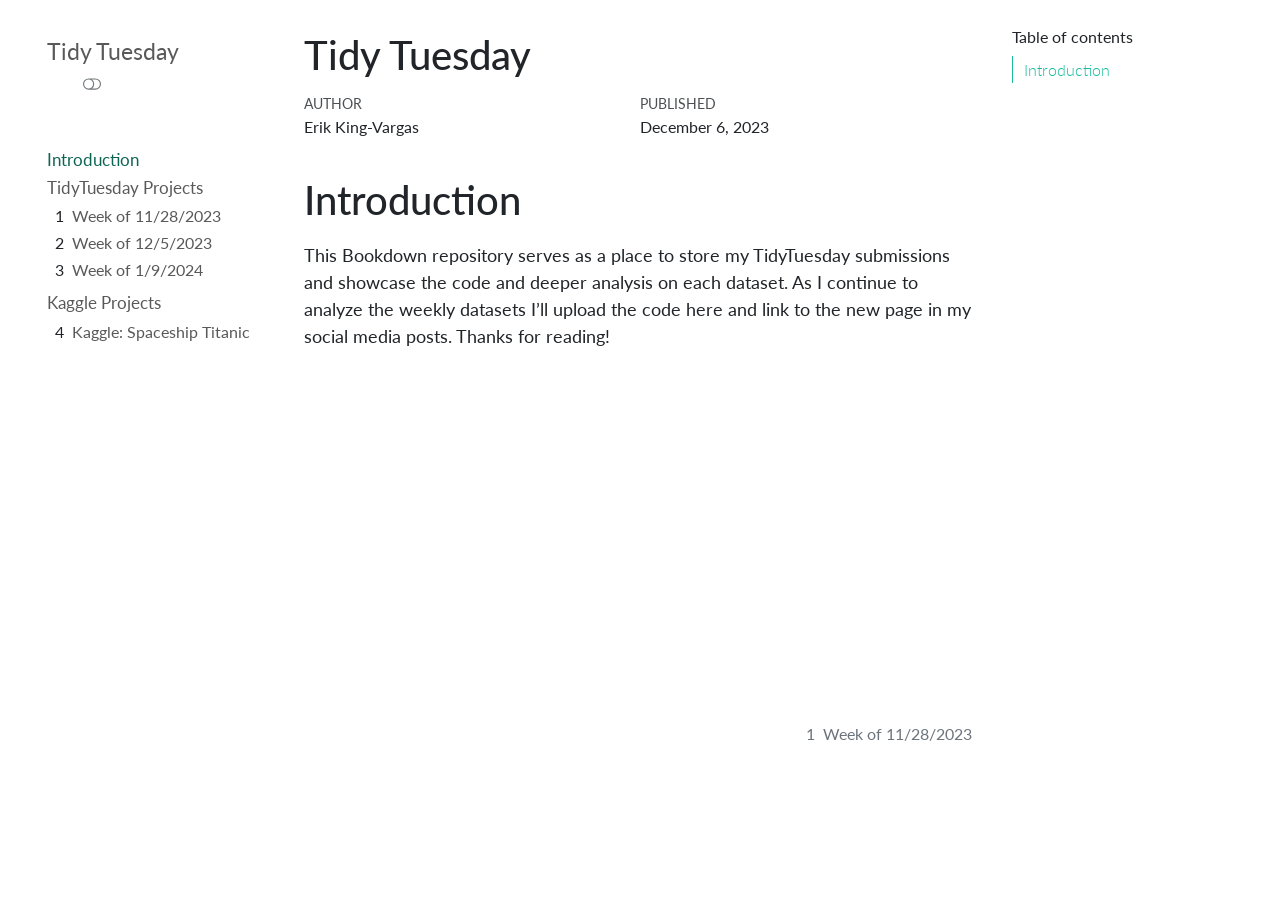
==== commit 20208692: "add updates to new week of tidy tuesday" ====
--- a/docs/index.html
+++ b/docs/index.html
@@ -2,7 +2,7 @@
 <html xmlns="http://www.w3.org/1999/xhtml" lang="en" xml:lang="en"><head>
 
 <meta charset="utf-8">
-<meta name="generator" content="quarto-1.3.361">
+<meta name="generator" content="quarto-1.2.475">
 
 <meta name="viewport" content="width=device-width, initial-scale=1.0, user-scalable=yes">
 
@@ -19,7 +19,7 @@
 ul.task-list{list-style: none;}
 ul.task-list li input[type="checkbox"] {
   width: 0.8em;
-  margin: 0 0.8em 0.2em -1em; /* quarto-specific, see https://github.com/quarto-dev/quarto-cli/issues/4556 */ 
+  margin: 0 0.8em 0.2em -1.6em;
   vertical-align: middle;
 }
 </style>
@@ -60,8 +60,7 @@
     "search-more-matches-text": "more matches in this document",
     "search-clear-button-title": "Clear",
     "search-detached-cancel-button-title": "Cancel",
-    "search-submit-button-title": "Submit",
-    "search-label": "Search"
+    "search-submit-button-title": "Submit"
   }
 }</script>
 
@@ -72,16 +71,11 @@
 
 <div id="quarto-search-results"></div>
   <header id="quarto-header" class="headroom fixed-top">
-  <nav class="quarto-secondary-nav">
-    <div class="container-fluid d-flex">
-      <button type="button" class="quarto-btn-toggle btn" data-bs-toggle="collapse" data-bs-target="#quarto-sidebar,#quarto-sidebar-glass" aria-controls="quarto-sidebar" aria-expanded="false" aria-label="Toggle sidebar navigation" onclick="if (window.quartoToggleHeadroom) { window.quartoToggleHeadroom(); }">
-        <i class="bi bi-layout-text-sidebar-reverse"></i>
-      </button>
-      <nav class="quarto-page-breadcrumbs" aria-label="breadcrumb"><ol class="breadcrumb"><li class="breadcrumb-item"><a href="./index.html">Introduction</a></li></ol></nav>
-      <a class="flex-grow-1" role="button" data-bs-toggle="collapse" data-bs-target="#quarto-sidebar,#quarto-sidebar-glass" aria-controls="quarto-sidebar" aria-expanded="false" aria-label="Toggle sidebar navigation" onclick="if (window.quartoToggleHeadroom) { window.quartoToggleHeadroom(); }">      
-      </a>
-      <button type="button" class="btn quarto-search-button" aria-label="" onclick="window.quartoOpenSearch();">
-        <i class="bi bi-search"></i>
+  <nav class="quarto-secondary-nav" data-bs-toggle="collapse" data-bs-target="#quarto-sidebar" aria-controls="quarto-sidebar" aria-expanded="false" aria-label="Toggle sidebar navigation" onclick="if (window.quartoToggleHeadroom) { window.quartoToggleHeadroom(); }">
+    <div class="container-fluid d-flex justify-content-between">
+      <h1 class="quarto-secondary-nav-title">Tidy Tuesday</h1>
+      <button type="button" class="quarto-btn-toggle btn" aria-label="Show secondary navigation">
+        <i class="bi bi-chevron-right"></i>
       </button>
     </div>
   </nav>
@@ -89,74 +83,67 @@
 <!-- content -->
 <div id="quarto-content" class="quarto-container page-columns page-rows-contents page-layout-article">
 <!-- sidebar -->
-  <nav id="quarto-sidebar" class="sidebar collapse collapse-horizontal sidebar-navigation floating overflow-auto">
+  <nav id="quarto-sidebar" class="sidebar collapse sidebar-navigation floating overflow-auto">
     <div class="pt-lg-2 mt-2 text-left sidebar-header">
     <div class="sidebar-title mb-0 py-0">
       <a href="./">Tidy Tuesday</a> 
         <div class="sidebar-tools-main tools-wide">
-    <a href="https://erik-king-vargas.carrd.co/" title="" class="quarto-navigation-tool px-1" aria-label=""><i class="bi bi-share-fill"></i></a>
-    <a href="https://www.linkedin.com/in/erikkingvargas/" title="" class="quarto-navigation-tool px-1" aria-label=""><i class="bi bi-linkedin"></i></a>
-    <a href="mailto:erik.king.vargas@gmail.com" title="" class="quarto-navigation-tool px-1" aria-label=""><i class="bi bi-envelope"></i></a>
-    <a href="https://github.com/erikvvargas/tidytuesdayprojects" title="Source Code" class="quarto-navigation-tool px-1" aria-label="Source Code"><i class="bi bi-github"></i></a>
-  <a href="" class="quarto-color-scheme-toggle quarto-navigation-tool  px-1" onclick="window.quartoToggleColorScheme(); return false;" title="Toggle dark mode"><i class="bi"></i></a>
+    <a href="https://erik-king-vargas.carrd.co/" title="" class="sidebar-tool px-1"><i class="bi bi-share-fill"></i></a>
+    <a href="https://www.linkedin.com/in/erikkingvargas/" title="" class="sidebar-tool px-1"><i class="bi bi-linkedin"></i></a>
+    <a href="mailto:erik.king.vargas@gmail.com" title="" class="sidebar-tool px-1"><i class="bi bi-envelope"></i></a>
+    <a href="https://github.com/erikvvargas/tidytuesdayprojects" title="Source Code" class="sidebar-tool px-1"><i class="bi bi-github"></i></a>
+  <a href="" class="quarto-color-scheme-toggle sidebar-tool" onclick="window.quartoToggleColorScheme(); return false;" title="Toggle dark mode"><i class="bi"></i></a>
 </div>
     </div>
       </div>
-        <div class="mt-2 flex-shrink-0 align-items-center">
+      <div class="mt-2 flex-shrink-0 align-items-center">
         <div class="sidebar-search">
         <div id="quarto-search" class="" title="Search"></div>
         </div>
-        </div>
+      </div>
     <div class="sidebar-menu-container"> 
     <ul class="list-unstyled mt-1">
         <li class="sidebar-item">
   <div class="sidebar-item-container"> 
-  <a href="./index.html" class="sidebar-item-text sidebar-link active">
- <span class="menu-text">Introduction</span></a>
+  <a href="./index.html" class="sidebar-item-text sidebar-link active">Introduction</a>
   </div>
 </li>
         <li class="sidebar-item sidebar-item-section">
       <div class="sidebar-item-container"> 
-            <a class="sidebar-item-text sidebar-link text-start" data-bs-toggle="collapse" data-bs-target="#quarto-sidebar-section-1" aria-expanded="true">
- <span class="menu-text">TidyTuesday Projects</span></a>
-          <a class="sidebar-item-toggle text-start" data-bs-toggle="collapse" data-bs-target="#quarto-sidebar-section-1" aria-expanded="true" aria-label="Toggle section">
+            <a class="sidebar-item-text sidebar-link text-start" data-bs-toggle="collapse" data-bs-target="#quarto-sidebar-section-1" aria-expanded="true">TidyTuesday Projects</a>
+          <a class="sidebar-item-toggle text-start" data-bs-toggle="collapse" data-bs-target="#quarto-sidebar-section-1" aria-expanded="true">
             <i class="bi bi-chevron-right ms-2"></i>
           </a> 
       </div>
       <ul id="quarto-sidebar-section-1" class="collapse list-unstyled sidebar-section depth1 show">  
           <li class="sidebar-item">
   <div class="sidebar-item-container"> 
-  <a href="./week_11-28-2023.html" class="sidebar-item-text sidebar-link">
- <span class="menu-text"><span class="chapter-number">1</span>&nbsp; <span class="chapter-title">Week of 11/28/2023</span></span></a>
+  <a href="./week_11-28-2023.html" class="sidebar-item-text sidebar-link"><span class="chapter-number">1</span>&nbsp; <span class="chapter-title">Week of 11/28/2023</span></a>
   </div>
 </li>
           <li class="sidebar-item">
   <div class="sidebar-item-container"> 
-  <a href="./week_12-5-2023.html" class="sidebar-item-text sidebar-link">
- <span class="menu-text"><span class="chapter-number">2</span>&nbsp; <span class="chapter-title">Week of 12/5/2023</span></span></a>
+  <a href="./week_12-5-2023.html" class="sidebar-item-text sidebar-link"><span class="chapter-number">2</span>&nbsp; <span class="chapter-title">Week of 12/5/2023</span></a>
   </div>
 </li>
           <li class="sidebar-item">
   <div class="sidebar-item-container"> 
-  <a href="./week_1-9-2024.html" class="sidebar-item-text sidebar-link">
- <span class="menu-text"><span class="chapter-number">3</span>&nbsp; <span class="chapter-title">Week of 1/9/2024</span></span></a>
+  <a href="./week_1-9-2024.html" class="sidebar-item-text sidebar-link"><span class="chapter-number">3</span>&nbsp; <span class="chapter-title">Week of 1/9/2024</span></a>
   </div>
 </li>
       </ul>
   </li>
         <li class="sidebar-item sidebar-item-section">
       <div class="sidebar-item-container"> 
-            <a class="sidebar-item-text sidebar-link text-start" data-bs-toggle="collapse" data-bs-target="#quarto-sidebar-section-2" aria-expanded="true">
- <span class="menu-text">Kaggle Projects</span></a>
-          <a class="sidebar-item-toggle text-start" data-bs-toggle="collapse" data-bs-target="#quarto-sidebar-section-2" aria-expanded="true" aria-label="Toggle section">
+            <a class="sidebar-item-text sidebar-link text-start" data-bs-toggle="collapse" data-bs-target="#quarto-sidebar-section-2" aria-expanded="true">Kaggle Projects</a>
+          <a class="sidebar-item-toggle text-start" data-bs-toggle="collapse" data-bs-target="#quarto-sidebar-section-2" aria-expanded="true">
             <i class="bi bi-chevron-right ms-2"></i>
           </a> 
       </div>
       <ul id="quarto-sidebar-section-2" class="collapse list-unstyled sidebar-section depth1 show">  
           <li class="sidebar-item">
   <div class="sidebar-item-container"> 
-  <a href="./kaggle_1_spaceship.html" class="sidebar-item-text sidebar-link">
- <span class="menu-text"><span class="chapter-number">4</span>&nbsp; <span class="chapter-title">Kaggle: Spaceship Titanic</span></span></a>
+  <a href="./kaggle_1_spaceship.html" class="sidebar-item-text sidebar-link"><span class="chapter-number">4</span>&nbsp; <span class="chapter-title">Kaggle: Spaceship Titanic</span></a>
   </div>
 </li>
       </ul>
@@ -164,7 +151,6 @@
     </ul>
     </div>
 </nav>
-<div id="quarto-sidebar-glass" data-bs-toggle="collapse" data-bs-target="#quarto-sidebar,#quarto-sidebar-glass"></div>
 <!-- margin-sidebar -->
     <div id="quarto-margin-sidebar" class="sidebar margin-sidebar">
         <nav id="TOC" role="doc-toc" class="toc-active">
@@ -180,7 +166,7 @@
 
 <header id="title-block-header" class="quarto-title-block default">
 <div class="quarto-title">
-<h1 class="title">Tidy Tuesday</h1>
+<h1 class="title d-none d-lg-block">Tidy Tuesday</h1>
 </div>
 
 
@@ -357,23 +343,9 @@
     icon: icon
   };
   anchorJS.add('.anchored');
-  const isCodeAnnotation = (el) => {
-    for (const clz of el.classList) {
-      if (clz.startsWith('code-annotation-')) {                     
-        return true;
-      }
-    }
-    return false;
-  }
   const clipboard = new window.ClipboardJS('.code-copy-button', {
-    text: function(trigger) {
-      const codeEl = trigger.previousElementSibling.cloneNode(true);
-      for (const childEl of codeEl.children) {
-        if (isCodeAnnotation(childEl)) {
-          childEl.remove();
-        }
-      }
-      return codeEl.innerText;
+    target: function(trigger) {
+      return trigger.previousElementSibling;
     }
   });
   clipboard.on('success', function(e) {
@@ -438,92 +410,6 @@
       return note.innerHTML;
     });
   }
-      let selectedAnnoteEl;
-      const selectorForAnnotation = ( cell, annotation) => {
-        let cellAttr = 'data-code-cell="' + cell + '"';
-        let lineAttr = 'data-code-annotation="' +  annotation + '"';
-        const selector = 'span[' + cellAttr + '][' + lineAttr + ']';
-        return selector;
-      }
-      const selectCodeLines = (annoteEl) => {
-        const doc = window.document;
-        const targetCell = annoteEl.getAttribute("data-target-cell");
-        const targetAnnotation = annoteEl.getAttribute("data-target-annotation");
-        const annoteSpan = window.document.querySelector(selectorForAnnotation(targetCell, targetAnnotation));
-        const lines = annoteSpan.getAttribute("data-code-lines").split(",");
-        const lineIds = lines.map((line) => {
-          return targetCell + "-" + line;
-        })
-        let top = null;
-        let height = null;
-        let parent = null;
-        if (lineIds.length > 0) {
-            //compute the position of the single el (top and bottom and make a div)
-            const el = window.document.getElementById(lineIds[0]);
-            top = el.offsetTop;
-            height = el.offsetHeight;
-            parent = el.parentElement.parentElement;
-          if (lineIds.length > 1) {
-            const lastEl = window.document.getElementById(lineIds[lineIds.length - 1]);
-            const bottom = lastEl.offsetTop + lastEl.offsetHeight;
-            height = bottom - top;
-          }
-          if (top !== null && height !== null && parent !== null) {
-            // cook up a div (if necessary) and position it 
-            let div = window.document.getElementById("code-annotation-line-highlight");
-            if (div === null) {
-              div = window.document.createElement("div");
-              div.setAttribute("id", "code-annotation-line-highlight");
-              div.style.position = 'absolute';
-              parent.appendChild(div);
-            }
-            div.style.top = top - 2 + "px";
-            div.style.height = height + 4 + "px";
-            let gutterDiv = window.document.getElementById("code-annotation-line-highlight-gutter");
-            if (gutterDiv === null) {
-              gutterDiv = window.document.createElement("div");
-              gutterDiv.setAttribute("id", "code-annotation-line-highlight-gutter");
-              gutterDiv.style.position = 'absolute';
-              const codeCell = window.document.getElementById(targetCell);
-              const gutter = codeCell.querySelector('.code-annotation-gutter');
-              gutter.appendChild(gutterDiv);
-            }
-            gutterDiv.style.top = top - 2 + "px";
-            gutterDiv.style.height = height + 4 + "px";
-          }
-          selectedAnnoteEl = annoteEl;
-        }
-      };
-      const unselectCodeLines = () => {
-        const elementsIds = ["code-annotation-line-highlight", "code-annotation-line-highlight-gutter"];
-        elementsIds.forEach((elId) => {
-          const div = window.document.getElementById(elId);
-          if (div) {
-            div.remove();
-          }
-        });
-        selectedAnnoteEl = undefined;
-      };
-      // Attach click handler to the DT
-      const annoteDls = window.document.querySelectorAll('dt[data-target-cell]');
-      for (const annoteDlNode of annoteDls) {
-        annoteDlNode.addEventListener('click', (event) => {
-          const clickedEl = event.target;
-          if (clickedEl !== selectedAnnoteEl) {
-            unselectCodeLines();
-            const activeEl = window.document.querySelector('dt[data-target-cell].code-annotation-active');
-            if (activeEl) {
-              activeEl.classList.remove('code-annotation-active');
-            }
-            selectCodeLines(clickedEl);
-            clickedEl.classList.add('code-annotation-active');
-          } else {
-            // Unselect the line
-            unselectCodeLines();
-            clickedEl.classList.remove('code-annotation-active');
-          }
-        });
-      }
   const findCites = (el) => {
     const parentEl = el.parentElement;
     if (parentEl) {
--- a/docs/site_libs/quarto-html/quarto-syntax-highlighting-dark.css
+++ b/docs/site_libs/quarto-html/quarto-syntax-highlighting-dark.css
@@ -38,7 +38,6 @@
 }
 
 code span.al {
-  background-color: #2a0f15;
   font-weight: bold;
   color: #f07178;
 }
@@ -154,7 +153,6 @@
 }
 
 code span.re {
-  background-color: #f8f8f2;
   color: #00e0e0;
 }
 
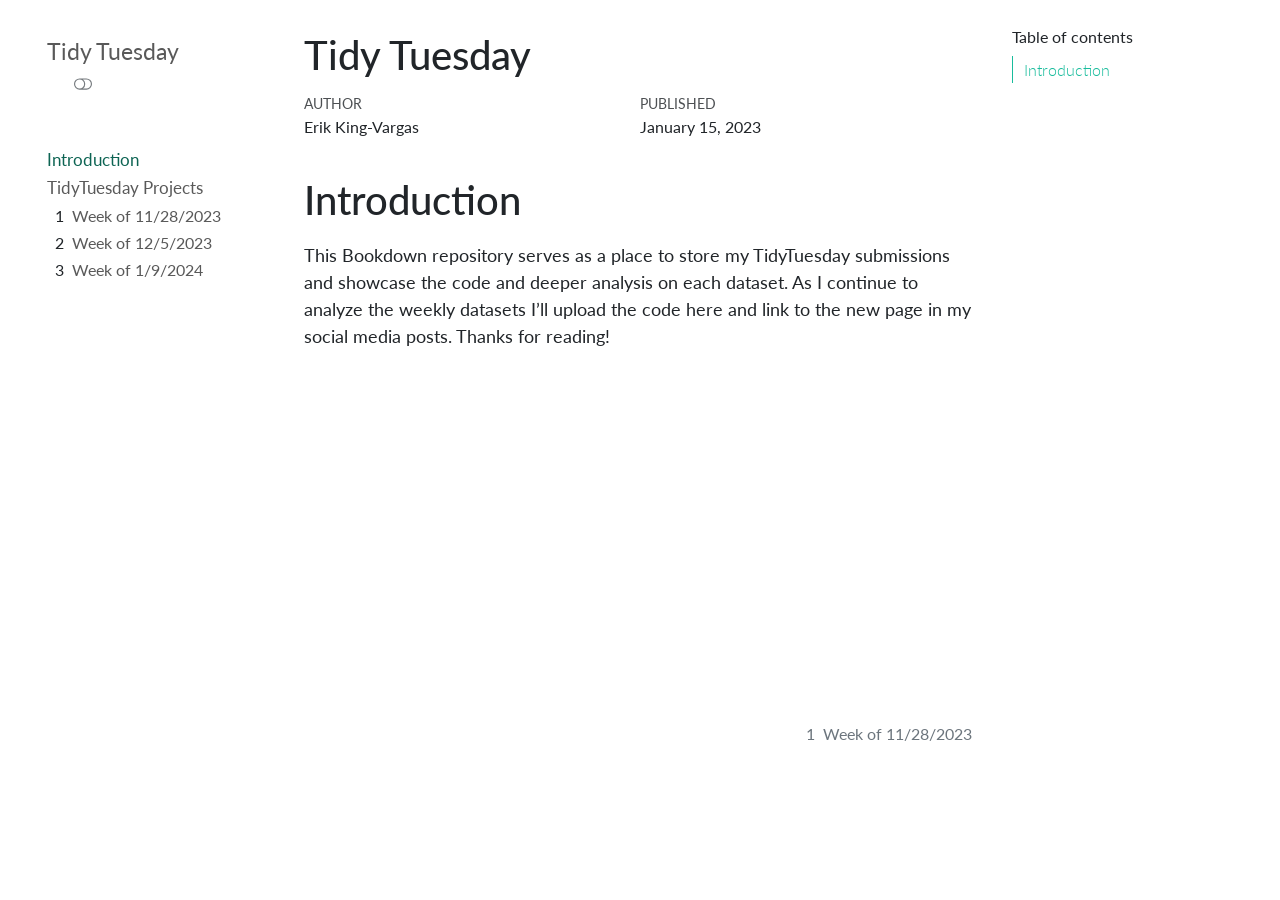
==== commit 777bbfe8: "add new week of tidytuesday NHL analysis" ====
--- a/docs/index.html
+++ b/docs/index.html
@@ -7,7 +7,7 @@
 <meta name="viewport" content="width=device-width, initial-scale=1.0, user-scalable=yes">
 
 <meta name="author" content="Erik King-Vargas">
-<meta name="dcterms.date" content="2023-12-06">
+<meta name="dcterms.date" content="2023-01-15">
 
 <title>Tidy Tuesday</title>
 <style>
@@ -88,10 +88,9 @@
     <div class="sidebar-title mb-0 py-0">
       <a href="./">Tidy Tuesday</a> 
         <div class="sidebar-tools-main tools-wide">
-    <a href="https://erik-king-vargas.carrd.co/" title="" class="sidebar-tool px-1"><i class="bi bi-share-fill"></i></a>
-    <a href="https://www.linkedin.com/in/erikkingvargas/" title="" class="sidebar-tool px-1"><i class="bi bi-linkedin"></i></a>
-    <a href="mailto:erik.king.vargas@gmail.com" title="" class="sidebar-tool px-1"><i class="bi bi-envelope"></i></a>
-    <a href="https://github.com/erikvvargas/tidytuesdayprojects" title="Source Code" class="sidebar-tool px-1"><i class="bi bi-github"></i></a>
+    <a href="https://www.linkedin.com/in/erikvvargas/" title="" class="sidebar-tool px-1"><i class="bi bi-linkedin"></i></a>
+    <a href="mailto:erikvvargas@gmail.com" title="" class="sidebar-tool px-1"><i class="bi bi-envelope"></i></a>
+    <a href="https://github.com/erikvvargas/ds_projects" title="Source Code" class="sidebar-tool px-1"><i class="bi bi-github"></i></a>
   <a href="" class="quarto-color-scheme-toggle sidebar-tool" onclick="window.quartoToggleColorScheme(); return false;" title="Toggle dark mode"><i class="bi"></i></a>
 </div>
     </div>
@@ -129,21 +128,6 @@
           <li class="sidebar-item">
   <div class="sidebar-item-container"> 
   <a href="./week_1-9-2024.html" class="sidebar-item-text sidebar-link"><span class="chapter-number">3</span>&nbsp; <span class="chapter-title">Week of 1/9/2024</span></a>
-  </div>
-</li>
-      </ul>
-  </li>
-        <li class="sidebar-item sidebar-item-section">
-      <div class="sidebar-item-container"> 
-            <a class="sidebar-item-text sidebar-link text-start" data-bs-toggle="collapse" data-bs-target="#quarto-sidebar-section-2" aria-expanded="true">Kaggle Projects</a>
-          <a class="sidebar-item-toggle text-start" data-bs-toggle="collapse" data-bs-target="#quarto-sidebar-section-2" aria-expanded="true">
-            <i class="bi bi-chevron-right ms-2"></i>
-          </a> 
-      </div>
-      <ul id="quarto-sidebar-section-2" class="collapse list-unstyled sidebar-section depth1 show">  
-          <li class="sidebar-item">
-  <div class="sidebar-item-container"> 
-  <a href="./kaggle_1_spaceship.html" class="sidebar-item-text sidebar-link"><span class="chapter-number">4</span>&nbsp; <span class="chapter-title">Kaggle: Spaceship Titanic</span></a>
   </div>
 </li>
       </ul>
@@ -183,7 +167,7 @@
     <div>
     <div class="quarto-title-meta-heading">Published</div>
     <div class="quarto-title-meta-contents">
-      <p class="date">December 6, 2023</p>
+      <p class="date">January 15, 2023</p>
     </div>
   </div>
   
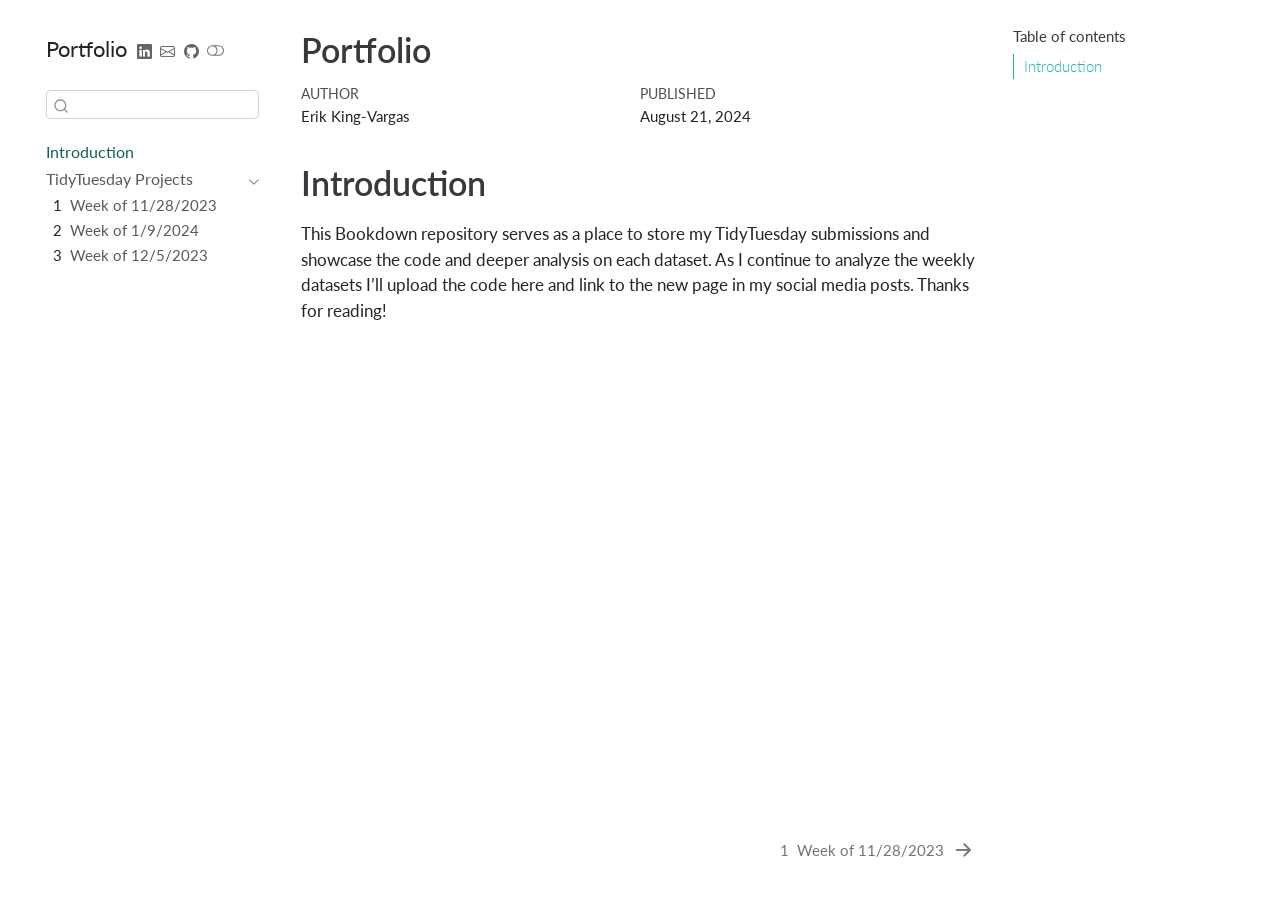
==== commit 5e91a62e: "updating portfolio repo and bookdown site" ====
--- a/docs/index.html
+++ b/docs/index.html
@@ -2,14 +2,14 @@
 <html xmlns="http://www.w3.org/1999/xhtml" lang="en" xml:lang="en"><head>
 
 <meta charset="utf-8">
-<meta name="generator" content="quarto-1.2.475">
+<meta name="generator" content="quarto-1.3.361">
 
 <meta name="viewport" content="width=device-width, initial-scale=1.0, user-scalable=yes">
 
 <meta name="author" content="Erik King-Vargas">
-<meta name="dcterms.date" content="2023-01-15">
-
-<title>Tidy Tuesday</title>
+<meta name="dcterms.date" content="2024-08-21">
+
+<title>Portfolio</title>
 <style>
 code{white-space: pre-wrap;}
 span.smallcaps{font-variant: small-caps;}
@@ -19,7 +19,7 @@
 ul.task-list{list-style: none;}
 ul.task-list li input[type="checkbox"] {
   width: 0.8em;
-  margin: 0 0.8em 0.2em -1.6em;
+  margin: 0 0.8em 0.2em -1em; /* quarto-specific, see https://github.com/quarto-dev/quarto-cli/issues/4556 */ 
   vertical-align: middle;
 }
 </style>
@@ -60,7 +60,8 @@
     "search-more-matches-text": "more matches in this document",
     "search-clear-button-title": "Clear",
     "search-detached-cancel-button-title": "Cancel",
-    "search-submit-button-title": "Submit"
+    "search-submit-button-title": "Submit",
+    "search-label": "Search"
   }
 }</script>
 
@@ -71,11 +72,16 @@
 
 <div id="quarto-search-results"></div>
   <header id="quarto-header" class="headroom fixed-top">
-  <nav class="quarto-secondary-nav" data-bs-toggle="collapse" data-bs-target="#quarto-sidebar" aria-controls="quarto-sidebar" aria-expanded="false" aria-label="Toggle sidebar navigation" onclick="if (window.quartoToggleHeadroom) { window.quartoToggleHeadroom(); }">
-    <div class="container-fluid d-flex justify-content-between">
-      <h1 class="quarto-secondary-nav-title">Tidy Tuesday</h1>
-      <button type="button" class="quarto-btn-toggle btn" aria-label="Show secondary navigation">
-        <i class="bi bi-chevron-right"></i>
+  <nav class="quarto-secondary-nav">
+    <div class="container-fluid d-flex">
+      <button type="button" class="quarto-btn-toggle btn" data-bs-toggle="collapse" data-bs-target="#quarto-sidebar,#quarto-sidebar-glass" aria-controls="quarto-sidebar" aria-expanded="false" aria-label="Toggle sidebar navigation" onclick="if (window.quartoToggleHeadroom) { window.quartoToggleHeadroom(); }">
+        <i class="bi bi-layout-text-sidebar-reverse"></i>
+      </button>
+      <nav class="quarto-page-breadcrumbs" aria-label="breadcrumb"><ol class="breadcrumb"><li class="breadcrumb-item"><a href="./index.html">Introduction</a></li></ol></nav>
+      <a class="flex-grow-1" role="button" data-bs-toggle="collapse" data-bs-target="#quarto-sidebar,#quarto-sidebar-glass" aria-controls="quarto-sidebar" aria-expanded="false" aria-label="Toggle sidebar navigation" onclick="if (window.quartoToggleHeadroom) { window.quartoToggleHeadroom(); }">      
+      </a>
+      <button type="button" class="btn quarto-search-button" aria-label="" onclick="window.quartoOpenSearch();">
+        <i class="bi bi-search"></i>
       </button>
     </div>
   </nav>
@@ -83,51 +89,56 @@
 <!-- content -->
 <div id="quarto-content" class="quarto-container page-columns page-rows-contents page-layout-article">
 <!-- sidebar -->
-  <nav id="quarto-sidebar" class="sidebar collapse sidebar-navigation floating overflow-auto">
+  <nav id="quarto-sidebar" class="sidebar collapse collapse-horizontal sidebar-navigation floating overflow-auto">
     <div class="pt-lg-2 mt-2 text-left sidebar-header">
     <div class="sidebar-title mb-0 py-0">
-      <a href="./">Tidy Tuesday</a> 
+      <a href="./">Portfolio</a> 
         <div class="sidebar-tools-main tools-wide">
-    <a href="https://www.linkedin.com/in/erikvvargas/" title="" class="sidebar-tool px-1"><i class="bi bi-linkedin"></i></a>
-    <a href="mailto:erikvvargas@gmail.com" title="" class="sidebar-tool px-1"><i class="bi bi-envelope"></i></a>
-    <a href="https://github.com/erikvvargas/ds_projects" title="Source Code" class="sidebar-tool px-1"><i class="bi bi-github"></i></a>
-  <a href="" class="quarto-color-scheme-toggle sidebar-tool" onclick="window.quartoToggleColorScheme(); return false;" title="Toggle dark mode"><i class="bi"></i></a>
+    <a href="https://www.linkedin.com/in/erikvvargas/" title="" class="quarto-navigation-tool px-1" aria-label=""><i class="bi bi-linkedin"></i></a>
+    <a href="mailto:erikvvargas@gmail.com" title="" class="quarto-navigation-tool px-1" aria-label=""><i class="bi bi-envelope"></i></a>
+    <a href="https://github.com/erikvvargas/ds_projects" title="Source Code" class="quarto-navigation-tool px-1" aria-label="Source Code"><i class="bi bi-github"></i></a>
+  <a href="" class="quarto-color-scheme-toggle quarto-navigation-tool  px-1" onclick="window.quartoToggleColorScheme(); return false;" title="Toggle dark mode"><i class="bi"></i></a>
 </div>
     </div>
       </div>
-      <div class="mt-2 flex-shrink-0 align-items-center">
+        <div class="mt-2 flex-shrink-0 align-items-center">
         <div class="sidebar-search">
         <div id="quarto-search" class="" title="Search"></div>
         </div>
-      </div>
+        </div>
     <div class="sidebar-menu-container"> 
     <ul class="list-unstyled mt-1">
         <li class="sidebar-item">
   <div class="sidebar-item-container"> 
-  <a href="./index.html" class="sidebar-item-text sidebar-link active">Introduction</a>
+  <a href="./index.html" class="sidebar-item-text sidebar-link active">
+ <span class="menu-text">Introduction</span></a>
   </div>
 </li>
         <li class="sidebar-item sidebar-item-section">
       <div class="sidebar-item-container"> 
-            <a class="sidebar-item-text sidebar-link text-start" data-bs-toggle="collapse" data-bs-target="#quarto-sidebar-section-1" aria-expanded="true">TidyTuesday Projects</a>
-          <a class="sidebar-item-toggle text-start" data-bs-toggle="collapse" data-bs-target="#quarto-sidebar-section-1" aria-expanded="true">
+            <a class="sidebar-item-text sidebar-link text-start" data-bs-toggle="collapse" data-bs-target="#quarto-sidebar-section-1" aria-expanded="true">
+ <span class="menu-text">TidyTuesday Projects</span></a>
+          <a class="sidebar-item-toggle text-start" data-bs-toggle="collapse" data-bs-target="#quarto-sidebar-section-1" aria-expanded="true" aria-label="Toggle section">
             <i class="bi bi-chevron-right ms-2"></i>
           </a> 
       </div>
       <ul id="quarto-sidebar-section-1" class="collapse list-unstyled sidebar-section depth1 show">  
           <li class="sidebar-item">
   <div class="sidebar-item-container"> 
-  <a href="./week_11-28-2023.html" class="sidebar-item-text sidebar-link"><span class="chapter-number">1</span>&nbsp; <span class="chapter-title">Week of 11/28/2023</span></a>
+  <a href="./week_11-28-2023.html" class="sidebar-item-text sidebar-link">
+ <span class="menu-text"><span class="chapter-number">1</span>&nbsp; <span class="chapter-title">Week of 11/28/2023</span></span></a>
   </div>
 </li>
           <li class="sidebar-item">
   <div class="sidebar-item-container"> 
-  <a href="./week_12-5-2023.html" class="sidebar-item-text sidebar-link"><span class="chapter-number">2</span>&nbsp; <span class="chapter-title">Week of 12/5/2023</span></a>
+  <a href="./week_1-9-2024.html" class="sidebar-item-text sidebar-link">
+ <span class="menu-text"><span class="chapter-number">2</span>&nbsp; <span class="chapter-title">Week of 1/9/2024</span></span></a>
   </div>
 </li>
           <li class="sidebar-item">
   <div class="sidebar-item-container"> 
-  <a href="./week_1-9-2024.html" class="sidebar-item-text sidebar-link"><span class="chapter-number">3</span>&nbsp; <span class="chapter-title">Week of 1/9/2024</span></a>
+  <a href="./week_12-5-2023.html" class="sidebar-item-text sidebar-link">
+ <span class="menu-text"><span class="chapter-number">3</span>&nbsp; <span class="chapter-title">Week of 12/5/2023</span></span></a>
   </div>
 </li>
       </ul>
@@ -135,6 +146,7 @@
     </ul>
     </div>
 </nav>
+<div id="quarto-sidebar-glass" data-bs-toggle="collapse" data-bs-target="#quarto-sidebar,#quarto-sidebar-glass"></div>
 <!-- margin-sidebar -->
     <div id="quarto-margin-sidebar" class="sidebar margin-sidebar">
         <nav id="TOC" role="doc-toc" class="toc-active">
@@ -150,7 +162,7 @@
 
 <header id="title-block-header" class="quarto-title-block default">
 <div class="quarto-title">
-<h1 class="title d-none d-lg-block">Tidy Tuesday</h1>
+<h1 class="title">Portfolio</h1>
 </div>
 
 
@@ -167,7 +179,7 @@
     <div>
     <div class="quarto-title-meta-heading">Published</div>
     <div class="quarto-title-meta-contents">
-      <p class="date">January 15, 2023</p>
+      <p class="date">August 21, 2024</p>
     </div>
   </div>
   
@@ -327,9 +339,23 @@
     icon: icon
   };
   anchorJS.add('.anchored');
+  const isCodeAnnotation = (el) => {
+    for (const clz of el.classList) {
+      if (clz.startsWith('code-annotation-')) {                     
+        return true;
+      }
+    }
+    return false;
+  }
   const clipboard = new window.ClipboardJS('.code-copy-button', {
-    target: function(trigger) {
-      return trigger.previousElementSibling;
+    text: function(trigger) {
+      const codeEl = trigger.previousElementSibling.cloneNode(true);
+      for (const childEl of codeEl.children) {
+        if (isCodeAnnotation(childEl)) {
+          childEl.remove();
+        }
+      }
+      return codeEl.innerText;
     }
   });
   clipboard.on('success', function(e) {
@@ -394,6 +420,92 @@
       return note.innerHTML;
     });
   }
+      let selectedAnnoteEl;
+      const selectorForAnnotation = ( cell, annotation) => {
+        let cellAttr = 'data-code-cell="' + cell + '"';
+        let lineAttr = 'data-code-annotation="' +  annotation + '"';
+        const selector = 'span[' + cellAttr + '][' + lineAttr + ']';
+        return selector;
+      }
+      const selectCodeLines = (annoteEl) => {
+        const doc = window.document;
+        const targetCell = annoteEl.getAttribute("data-target-cell");
+        const targetAnnotation = annoteEl.getAttribute("data-target-annotation");
+        const annoteSpan = window.document.querySelector(selectorForAnnotation(targetCell, targetAnnotation));
+        const lines = annoteSpan.getAttribute("data-code-lines").split(",");
+        const lineIds = lines.map((line) => {
+          return targetCell + "-" + line;
+        })
+        let top = null;
+        let height = null;
+        let parent = null;
+        if (lineIds.length > 0) {
+            //compute the position of the single el (top and bottom and make a div)
+            const el = window.document.getElementById(lineIds[0]);
+            top = el.offsetTop;
+            height = el.offsetHeight;
+            parent = el.parentElement.parentElement;
+          if (lineIds.length > 1) {
+            const lastEl = window.document.getElementById(lineIds[lineIds.length - 1]);
+            const bottom = lastEl.offsetTop + lastEl.offsetHeight;
+            height = bottom - top;
+          }
+          if (top !== null && height !== null && parent !== null) {
+            // cook up a div (if necessary) and position it 
+            let div = window.document.getElementById("code-annotation-line-highlight");
+            if (div === null) {
+              div = window.document.createElement("div");
+              div.setAttribute("id", "code-annotation-line-highlight");
+              div.style.position = 'absolute';
+              parent.appendChild(div);
+            }
+            div.style.top = top - 2 + "px";
+            div.style.height = height + 4 + "px";
+            let gutterDiv = window.document.getElementById("code-annotation-line-highlight-gutter");
+            if (gutterDiv === null) {
+              gutterDiv = window.document.createElement("div");
+              gutterDiv.setAttribute("id", "code-annotation-line-highlight-gutter");
+              gutterDiv.style.position = 'absolute';
+              const codeCell = window.document.getElementById(targetCell);
+              const gutter = codeCell.querySelector('.code-annotation-gutter');
+              gutter.appendChild(gutterDiv);
+            }
+            gutterDiv.style.top = top - 2 + "px";
+            gutterDiv.style.height = height + 4 + "px";
+          }
+          selectedAnnoteEl = annoteEl;
+        }
+      };
+      const unselectCodeLines = () => {
+        const elementsIds = ["code-annotation-line-highlight", "code-annotation-line-highlight-gutter"];
+        elementsIds.forEach((elId) => {
+          const div = window.document.getElementById(elId);
+          if (div) {
+            div.remove();
+          }
+        });
+        selectedAnnoteEl = undefined;
+      };
+      // Attach click handler to the DT
+      const annoteDls = window.document.querySelectorAll('dt[data-target-cell]');
+      for (const annoteDlNode of annoteDls) {
+        annoteDlNode.addEventListener('click', (event) => {
+          const clickedEl = event.target;
+          if (clickedEl !== selectedAnnoteEl) {
+            unselectCodeLines();
+            const activeEl = window.document.querySelector('dt[data-target-cell].code-annotation-active');
+            if (activeEl) {
+              activeEl.classList.remove('code-annotation-active');
+            }
+            selectCodeLines(clickedEl);
+            clickedEl.classList.add('code-annotation-active');
+          } else {
+            // Unselect the line
+            unselectCodeLines();
+            clickedEl.classList.remove('code-annotation-active');
+          }
+        });
+      }
   const findCites = (el) => {
     const parentEl = el.parentElement;
     if (parentEl) {
--- a/docs/site_libs/quarto-html/quarto-syntax-highlighting.css
+++ b/docs/site_libs/quarto-html/quarto-syntax-highlighting.css
@@ -0,0 +1,203 @@
+/* quarto syntax highlight colors */
+:root {
+  --quarto-hl-ot-color: #003B4F;
+  --quarto-hl-at-color: #657422;
+  --quarto-hl-ss-color: #20794D;
+  --quarto-hl-an-color: #5E5E5E;
+  --quarto-hl-fu-color: #4758AB;
+  --quarto-hl-st-color: #20794D;
+  --quarto-hl-cf-color: #003B4F;
+  --quarto-hl-op-color: #5E5E5E;
+  --quarto-hl-er-color: #AD0000;
+  --quarto-hl-bn-color: #AD0000;
+  --quarto-hl-al-color: #AD0000;
+  --quarto-hl-va-color: #111111;
+  --quarto-hl-bu-color: inherit;
+  --quarto-hl-ex-color: inherit;
+  --quarto-hl-pp-color: #AD0000;
+  --quarto-hl-in-color: #5E5E5E;
+  --quarto-hl-vs-color: #20794D;
+  --quarto-hl-wa-color: #5E5E5E;
+  --quarto-hl-do-color: #5E5E5E;
+  --quarto-hl-im-color: #00769E;
+  --quarto-hl-ch-color: #20794D;
+  --quarto-hl-dt-color: #AD0000;
+  --quarto-hl-fl-color: #AD0000;
+  --quarto-hl-co-color: #5E5E5E;
+  --quarto-hl-cv-color: #5E5E5E;
+  --quarto-hl-cn-color: #8f5902;
+  --quarto-hl-sc-color: #5E5E5E;
+  --quarto-hl-dv-color: #AD0000;
+  --quarto-hl-kw-color: #003B4F;
+}
+
+/* other quarto variables */
+:root {
+  --quarto-font-monospace: SFMono-Regular, Menlo, Monaco, Consolas, "Liberation Mono", "Courier New", monospace;
+}
+
+pre > code.sourceCode > span {
+  color: #003B4F;
+}
+
+code span {
+  color: #003B4F;
+}
+
+code.sourceCode > span {
+  color: #003B4F;
+}
+
+div.sourceCode,
+div.sourceCode pre.sourceCode {
+  color: #003B4F;
+}
+
+code span.ot {
+  color: #003B4F;
+  font-style: inherit;
+}
+
+code span.at {
+  color: #657422;
+  font-style: inherit;
+}
+
+code span.ss {
+  color: #20794D;
+  font-style: inherit;
+}
+
+code span.an {
+  color: #5E5E5E;
+  font-style: inherit;
+}
+
+code span.fu {
+  color: #4758AB;
+  font-style: inherit;
+}
+
+code span.st {
+  color: #20794D;
+  font-style: inherit;
+}
+
+code span.cf {
+  color: #003B4F;
+  font-style: inherit;
+}
+
+code span.op {
+  color: #5E5E5E;
+  font-style: inherit;
+}
+
+code span.er {
+  color: #AD0000;
+  font-style: inherit;
+}
+
+code span.bn {
+  color: #AD0000;
+  font-style: inherit;
+}
+
+code span.al {
+  color: #AD0000;
+  font-style: inherit;
+}
+
+code span.va {
+  color: #111111;
+  font-style: inherit;
+}
+
+code span.bu {
+  font-style: inherit;
+}
+
+code span.ex {
+  font-style: inherit;
+}
+
+code span.pp {
+  color: #AD0000;
+  font-style: inherit;
+}
+
+code span.in {
+  color: #5E5E5E;
+  font-style: inherit;
+}
+
+code span.vs {
+  color: #20794D;
+  font-style: inherit;
+}
+
+code span.wa {
+  color: #5E5E5E;
+  font-style: italic;
+}
+
+code span.do {
+  color: #5E5E5E;
+  font-style: italic;
+}
+
+code span.im {
+  color: #00769E;
+  font-style: inherit;
+}
+
+code span.ch {
+  color: #20794D;
+  font-style: inherit;
+}
+
+code span.dt {
+  color: #AD0000;
+  font-style: inherit;
+}
+
+code span.fl {
+  color: #AD0000;
+  font-style: inherit;
+}
+
+code span.co {
+  color: #5E5E5E;
+  font-style: inherit;
+}
+
+code span.cv {
+  color: #5E5E5E;
+  font-style: italic;
+}
+
+code span.cn {
+  color: #8f5902;
+  font-style: inherit;
+}
+
+code span.sc {
+  color: #5E5E5E;
+  font-style: inherit;
+}
+
+code span.dv {
+  color: #AD0000;
+  font-style: inherit;
+}
+
+code span.kw {
+  color: #003B4F;
+  font-style: inherit;
+}
+
+.prevent-inlining {
+  content: "</";
+}
+
+/*# sourceMappingURL=debc5d5d77c3f9108843748ff7464032.css.map */
--- a/docs/site_libs/quarto-html/quarto-syntax-highlighting-dark.css
+++ b/docs/site_libs/quarto-html/quarto-syntax-highlighting-dark.css
@@ -38,6 +38,7 @@
 }
 
 code span.al {
+  background-color: #2a0f15;
   font-weight: bold;
   color: #f07178;
 }
@@ -153,6 +154,7 @@
 }
 
 code span.re {
+  background-color: #f8f8f2;
   color: #00e0e0;
 }
 
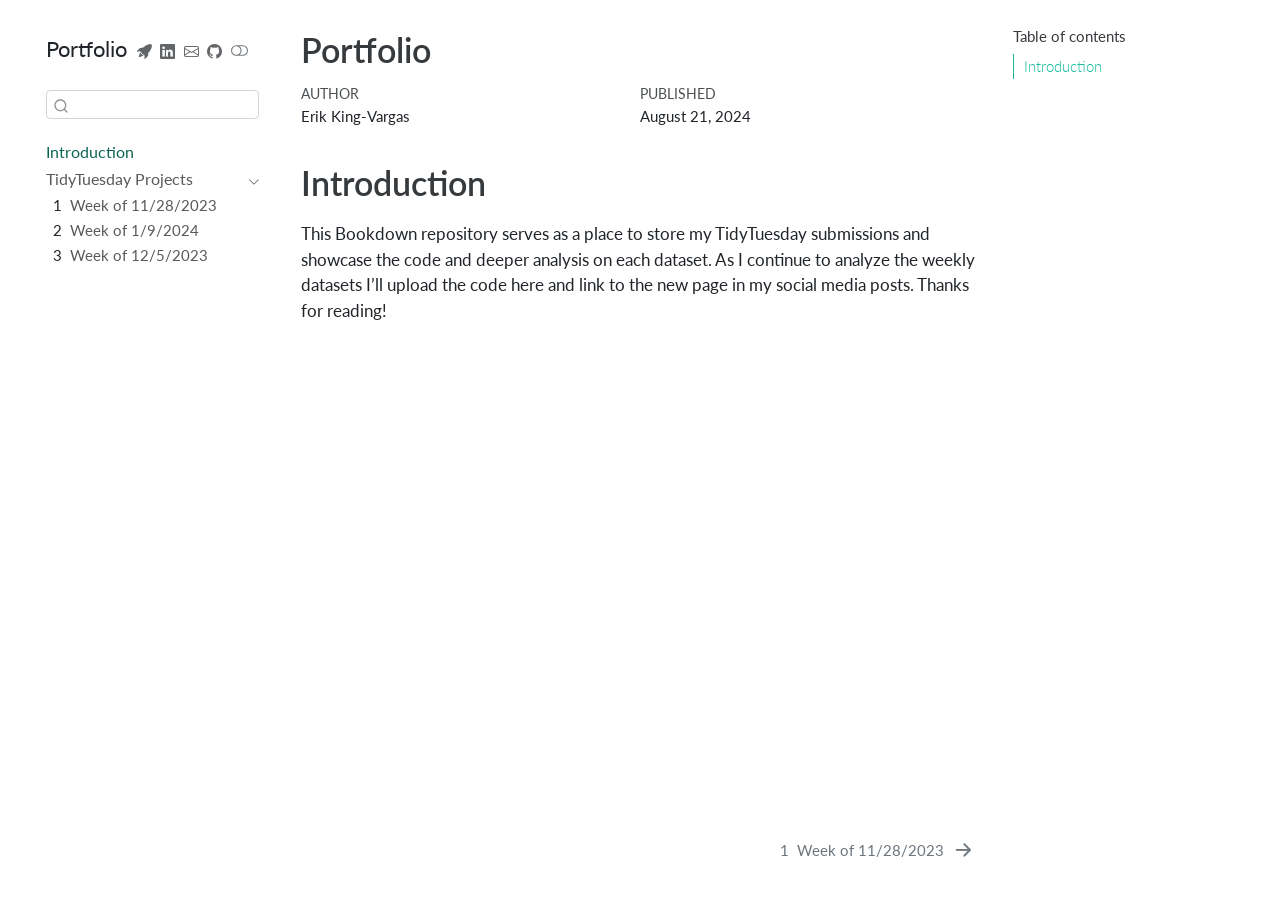
==== commit bb3762ca: "updating links on sidebar of bookdown" ====
--- a/docs/index.html
+++ b/docs/index.html
@@ -94,9 +94,10 @@
     <div class="sidebar-title mb-0 py-0">
       <a href="./">Portfolio</a> 
         <div class="sidebar-tools-main tools-wide">
+    <a href="https://erik-king-vargas.carrd.co/" title="" class="quarto-navigation-tool px-1" aria-label=""><i class="bi bi-rocket-takeoff"></i></a>
     <a href="https://www.linkedin.com/in/erikvvargas/" title="" class="quarto-navigation-tool px-1" aria-label=""><i class="bi bi-linkedin"></i></a>
     <a href="mailto:erikvvargas@gmail.com" title="" class="quarto-navigation-tool px-1" aria-label=""><i class="bi bi-envelope"></i></a>
-    <a href="https://github.com/erikvvargas/ds_projects" title="Source Code" class="quarto-navigation-tool px-1" aria-label="Source Code"><i class="bi bi-github"></i></a>
+    <a href="https://github.com/erikvvargas/erik_vargas_portfolio" title="Source Code" class="quarto-navigation-tool px-1" aria-label="Source Code"><i class="bi bi-github"></i></a>
   <a href="" class="quarto-color-scheme-toggle quarto-navigation-tool  px-1" onclick="window.quartoToggleColorScheme(); return false;" title="Toggle dark mode"><i class="bi"></i></a>
 </div>
     </div>
